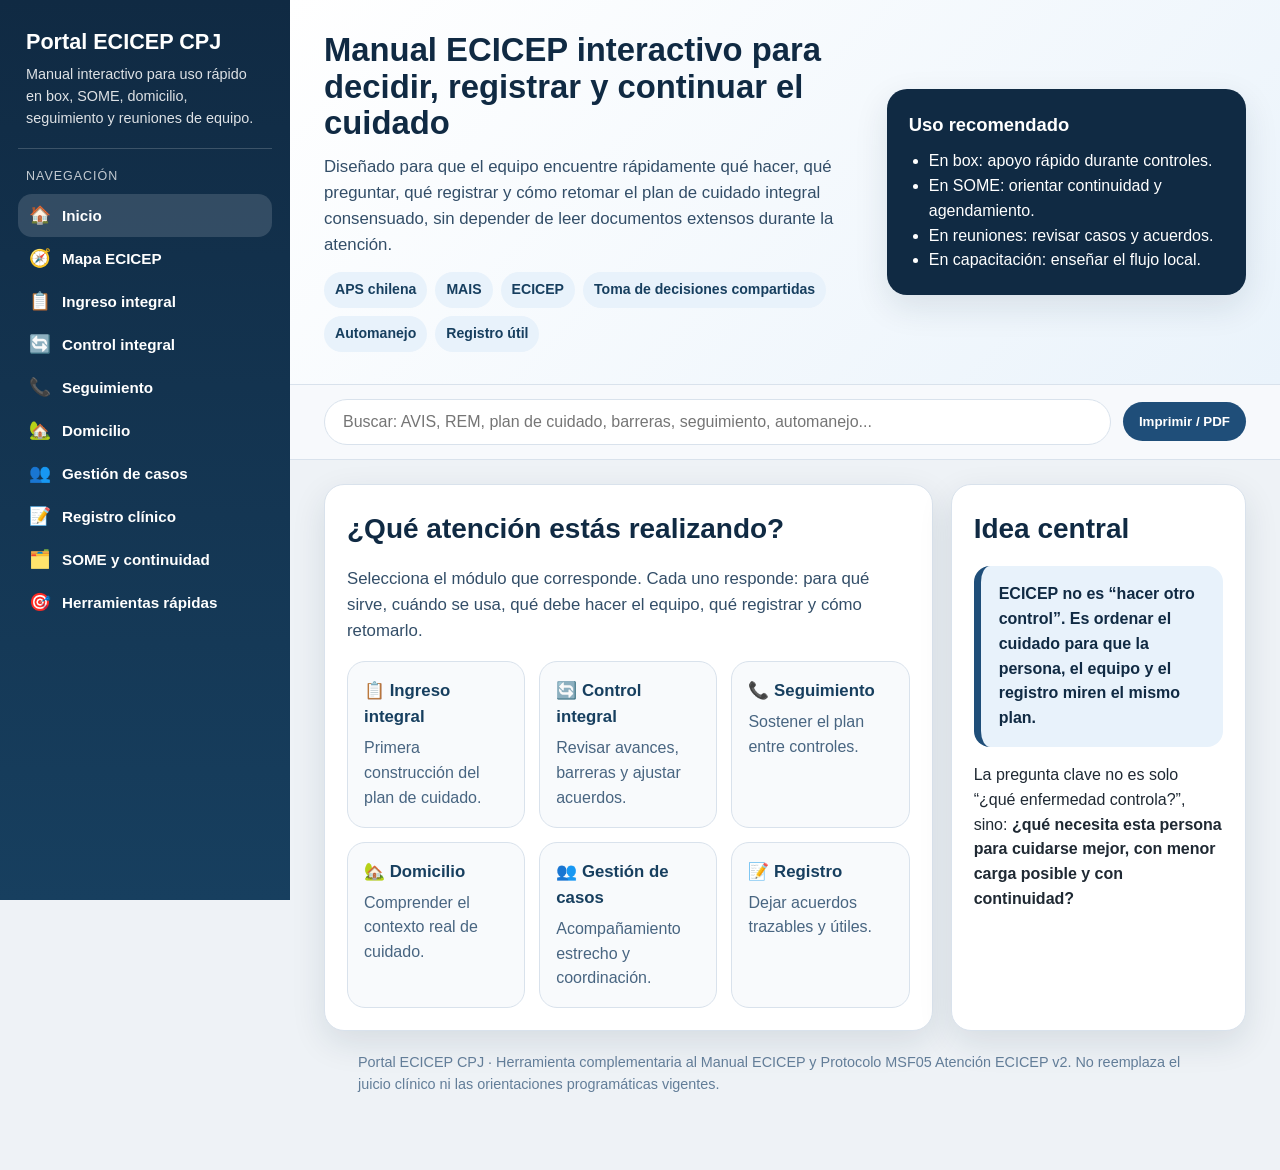
==== index.html @ 57fa12ee "Create index.html" ====
<!DOCTYPE html>
<html lang="es">
<head>
  <meta charset="UTF-8" />
  <meta name="viewport" content="width=device-width, initial-scale=1.0" />
  <title>Portal ECICEP CPJ | Manual Interactivo</title>
  <style>
    :root {
      --azul-900:#102a43;
      --azul-800:#173f5f;
      --azul-700:#1f4e79;
      --azul-100:#e8f2fb;
      --celeste:#d9edf7;
      --verde:#2e7d32;
      --verde-bg:#e8f5e9;
      --amarillo:#f9a825;
      --amarillo-bg:#fff8e1;
      --rojo:#c62828;
      --rojo-bg:#ffebee;
      --gris-50:#f8fafc;
      --gris-100:#eef2f6;
      --gris-200:#d9e2ec;
      --gris-500:#627d98;
      --texto:#1f2933;
      --blanco:#ffffff;
      --sombra:0 12px 34px rgba(16,42,67,.11);
      --radius:20px;
    }

    *{box-sizing:border-box}
    html{scroll-behavior:smooth}
    body{margin:0;font-family:Arial,Helvetica,sans-serif;background:var(--gris-100);color:var(--texto);line-height:1.55}

    .app{display:grid;grid-template-columns:290px 1fr;min-height:100vh}

    aside{position:sticky;top:0;height:100vh;background:linear-gradient(180deg,var(--azul-900),var(--azul-800));color:#fff;padding:22px 18px;overflow-y:auto}
    .brand{padding:8px 8px 18px;border-bottom:1px solid rgba(255,255,255,.18);margin-bottom:16px}
    .brand h1{font-size:1.35rem;line-height:1.15;margin:0 0 8px}
    .brand p{font-size:.9rem;margin:0;opacity:.86}
    .nav-title{font-size:.78rem;letter-spacing:.08em;text-transform:uppercase;opacity:.75;margin:18px 8px 8px}
    .nav-btn{width:100%;display:flex;align-items:center;gap:10px;border:0;background:transparent;color:white;text-align:left;padding:11px 10px;border-radius:14px;cursor:pointer;font-weight:700;font-size:.95rem}
    .nav-btn:hover,.nav-btn.active{background:rgba(255,255,255,.14)}
    .nav-btn span{font-size:1.1rem;width:24px;text-align:center}

    main{padding:0 0 50px;overflow:hidden}
    .hero{background:linear-gradient(135deg,#ffffff,#eaf3fb);padding:32px 34px;border-bottom:1px solid var(--gris-200)}
    .hero-inner{max-width:1180px;margin:auto;display:grid;grid-template-columns:1.2fr .8fr;gap:24px;align-items:center}
    .hero h2{font-size:2.05rem;line-height:1.12;color:var(--azul-900);margin:0 0 12px}
    .hero p{font-size:1.05rem;max-width:820px;margin:0;color:#334e68}
    .hero-card{background:var(--azul-900);color:white;border-radius:var(--radius);padding:22px;box-shadow:var(--sombra)}
    .hero-card strong{display:block;font-size:1.15rem;margin-bottom:10px}
    .hero-card ul{margin:0;padding-left:20px}

    .toolbar{position:sticky;top:0;z-index:20;background:rgba(248,250,252,.92);backdrop-filter:blur(10px);border-bottom:1px solid var(--gris-200);padding:14px 34px}
    .toolbar-inner{max-width:1180px;margin:auto;display:flex;gap:12px;align-items:center}
    .search{flex:1;border:1px solid var(--gris-200);border-radius:999px;padding:13px 18px;font-size:1rem;background:white;outline:none}
    .print{border:0;background:var(--azul-700);color:white;border-radius:999px;padding:12px 16px;font-weight:700;cursor:pointer}

    .content{max-width:1180px;margin:0 auto;padding:24px 34px}
    .section{display:none;animation:fade .22s ease}
    .section.active{display:block}
    @keyframes fade{from{opacity:0;transform:translateY(4px)}to{opacity:1;transform:none}}

    .grid{display:grid;grid-template-columns:repeat(12,1fr);gap:18px}
    .card{background:white;border:1px solid var(--gris-200);border-radius:var(--radius);padding:22px;box-shadow:var(--sombra)}
    .span-12{grid-column:span 12}.span-8{grid-column:span 8}.span-6{grid-column:span 6}.span-4{grid-column:span 4}.span-3{grid-column:span 3}
    h2.section-title{font-size:1.75rem;color:var(--azul-900);margin:0 0 16px}
    h3{color:var(--azul-800);margin:0 0 10px}
    .lead{font-size:1.05rem;color:#334e68;margin-top:0}

    .chips{display:flex;flex-wrap:wrap;gap:8px;margin-top:14px}
    .chip{display:inline-flex;align-items:center;gap:6px;background:var(--azul-100);color:var(--azul-800);padding:7px 11px;border-radius:999px;font-size:.88rem;font-weight:700}

    .focus-box{background:var(--azul-100);border-left:7px solid var(--azul-700);border-radius:16px;padding:16px 18px;margin:14px 0;font-weight:700;color:var(--azul-900)}
    .warning-box{background:var(--amarillo-bg);border-left:7px solid var(--amarillo);border-radius:16px;padding:16px 18px;margin:14px 0}

    .flow{display:grid;grid-template-columns:repeat(5,1fr);gap:12px;margin-top:14px;counter-reset:step}
    .flow-card{position:relative;background:white;border:2px solid var(--azul-100);border-radius:18px;padding:18px 14px;text-align:center;min-height:122px;display:flex;flex-direction:column;justify-content:center;gap:6px}
    .flow-card:before{counter-increment:step;content:counter(step);position:absolute;top:10px;left:10px;width:28px;height:28px;border-radius:50%;background:var(--azul-700);color:white;display:flex;align-items:center;justify-content:center;font-weight:800;font-size:.86rem}
    .flow-card strong{color:var(--azul-800);font-size:1.05rem}.flow-card small{color:var(--gris-500);font-weight:700}

    .action-grid{display:grid;grid-template-columns:repeat(3,1fr);gap:14px}
    .action-card{border:1px solid var(--gris-200);background:var(--gris-50);border-radius:18px;padding:16px;cursor:pointer;transition:.15s}
    .action-card:hover{transform:translateY(-2px);box-shadow:var(--sombra);background:white}
    .action-card b{display:block;color:var(--azul-800);font-size:1.05rem;margin-bottom:6px}.action-card p{margin:0;color:#486581}

    details{border:1px solid var(--gris-200);border-radius:16px;background:white;margin:10px 0;overflow:hidden}
    summary{cursor:pointer;padding:14px 16px;font-weight:800;color:var(--azul-800);background:var(--gris-50)}
    details>div{padding:0 16px 16px}

    table{width:100%;border-collapse:separate;border-spacing:0;margin:12px 0;border:1px solid var(--gris-200);border-radius:16px;overflow:hidden;background:white}
    th,td{padding:12px;border-bottom:1px solid var(--gris-200);vertical-align:top;text-align:left}
    tr:last-child td{border-bottom:0}th{background:var(--azul-700);color:white;font-weight:800}

    .checklist{list-style:none;padding:0;margin:0}.checklist li{display:flex;gap:10px;align-items:flex-start;padding:9px 0;border-bottom:1px dashed var(--gris-200)}.checklist li:last-child{border-bottom:0}.checklist input{margin-top:5px;transform:scale(1.15)}

    .semaforo{display:grid;grid-template-columns:repeat(3,1fr);gap:14px}.sem{border-radius:18px;padding:18px;border:1px solid}.sem h3{margin-bottom:8px}.sem ul{margin:8px 0 0;padding-left:20px}.green{background:var(--verde-bg);border-color:#a5d6a7}.yellow{background:var(--amarillo-bg);border-color:#ffe082}.red{background:var(--rojo-bg);border-color:#ef9a9a}.green h3{color:var(--verde)}.yellow h3{color:#8a6500}.red h3{color:var(--rojo)}

    .registro{border-left:6px solid var(--azul-700);background:var(--gris-50);border-radius:14px;padding:14px;margin:12px 0}.registro.good{border-left-color:var(--verde);background:var(--verde-bg)}.registro.bad{border-left-color:var(--rojo);background:var(--rojo-bg)}

    .persona-map{display:grid;grid-template-columns:repeat(4,1fr);gap:12px}.persona-item{background:var(--gris-50);border:1px solid var(--gris-200);border-radius:16px;padding:14px}.persona-item b{display:block;color:var(--azul-800);margin-bottom:5px}

    .hidden-by-search{display:none!important}.no-results{display:none;background:white;border:1px solid var(--gris-200);border-radius:16px;padding:18px;color:#486581;margin-top:16px}

    footer{max-width:1180px;margin:20px auto 0;padding:0 34px;color:#627d98;font-size:.9rem}

    @media(max-width:980px){.app{grid-template-columns:1fr}aside{position:relative;height:auto}.hero-inner{grid-template-columns:1fr}.span-8,.span-6,.span-4,.span-3{grid-column:span 12}.flow,.action-grid,.semaforo,.persona-map{grid-template-columns:1fr}.toolbar-inner{flex-direction:column}.search,.print{width:100%}}
    @media print{aside,.toolbar,.print{display:none}.app{display:block}.section{display:block!important;page-break-before:always}.card{box-shadow:none}.hero{border-bottom:2px solid #ddd}.content{padding:18px}.flow,.action-grid,.semaforo,.persona-map{break-inside:avoid}}
  </style>
</head>
<body>
<div class="app">
  <aside>
    <div class="brand">
      <h1>Portal ECICEP CPJ</h1>
      <p>Manual interactivo para uso rápido en box, SOME, domicilio, seguimiento y reuniones de equipo.</p>
    </div>
    <div class="nav-title">Navegación</div>
    <button class="nav-btn active" data-target="inicio"><span>🏠</span>Inicio</button>
    <button class="nav-btn" data-target="mapa"><span>🧭</span>Mapa ECICEP</button>
    <button class="nav-btn" data-target="ingreso"><span>📋</span>Ingreso integral</button>
    <button class="nav-btn" data-target="control"><span>🔄</span>Control integral</button>
    <button class="nav-btn" data-target="seguimiento"><span>📞</span>Seguimiento</button>
    <button class="nav-btn" data-target="domicilio"><span>🏡</span>Domicilio</button>
    <button class="nav-btn" data-target="gestion"><span>👥</span>Gestión de casos</button>
    <button class="nav-btn" data-target="registro"><span>📝</span>Registro clínico</button>
    <button class="nav-btn" data-target="some"><span>🗂️</span>SOME y continuidad</button>
    <button class="nav-btn" data-target="herramientas"><span>🎯</span>Herramientas rápidas</button>
  </aside>

  <main>
    <section class="hero">
      <div class="hero-inner">
        <div>
          <h2>Manual ECICEP interactivo para decidir, registrar y continuar el cuidado</h2>
          <p>Diseñado para que el equipo encuentre rápidamente qué hacer, qué preguntar, qué registrar y cómo retomar el plan de cuidado integral consensuado, sin depender de leer documentos extensos durante la atención.</p>
          <div class="chips">
            <span class="chip">APS chilena</span><span class="chip">MAIS</span><span class="chip">ECICEP</span><span class="chip">Toma de decisiones compartidas</span><span class="chip">Automanejo</span><span class="chip">Registro útil</span>
          </div>
        </div>
        <div class="hero-card">
          <strong>Uso recomendado</strong>
          <ul>
            <li>En box: apoyo rápido durante controles.</li>
            <li>En SOME: orientar continuidad y agendamiento.</li>
            <li>En reuniones: revisar casos y acuerdos.</li>
            <li>En capacitación: enseñar el flujo local.</li>
          </ul>
        </div>
      </div>
    </section>

    <div class="toolbar">
      <div class="toolbar-inner">
        <input id="search" class="search" placeholder="Buscar: AVIS, REM, plan de cuidado, barreras, seguimiento, automanejo..." />
        <button class="print" onclick="window.print()">Imprimir / PDF</button>
      </div>
    </div>

    <div class="content">
      <div id="noResults" class="no-results">No se encontraron coincidencias en esta sección. Prueba con otra palabra o revisa el mapa ECICEP.</div>

      <section id="inicio" class="section active">
        <div class="grid searchable-block">
          <div class="card span-8">
            <h2 class="section-title">¿Qué atención estás realizando?</h2>
            <p class="lead">Selecciona el módulo que corresponde. Cada uno responde: para qué sirve, cuándo se usa, qué debe hacer el equipo, qué registrar y cómo retomarlo.</p>
            <div class="action-grid">
              <div class="action-card jump" data-target="ingreso"><b>📋 Ingreso integral</b><p>Primera construcción del plan de cuidado.</p></div>
              <div class="action-card jump" data-target="control"><b>🔄 Control integral</b><p>Revisar avances, barreras y ajustar acuerdos.</p></div>
              <div class="action-card jump" data-target="seguimiento"><b>📞 Seguimiento</b><p>Sostener el plan entre controles.</p></div>
              <div class="action-card jump" data-target="domicilio"><b>🏡 Domicilio</b><p>Comprender el contexto real de cuidado.</p></div>
              <div class="action-card jump" data-target="gestion"><b>👥 Gestión de casos</b><p>Acompañamiento estrecho y coordinación.</p></div>
              <div class="action-card jump" data-target="registro"><b>📝 Registro</b><p>Dejar acuerdos trazables y útiles.</p></div>
            </div>
          </div>
          <div class="card span-4">
            <h2 class="section-title">Idea central</h2>
            <div class="focus-box">ECICEP no es “hacer otro control”. Es ordenar el cuidado para que la persona, el equipo y el registro miren el mismo plan.</div>
            <p>La pregunta clave no es solo “¿qué enfermedad controla?”, sino: <strong>¿qué necesita esta persona para cuidarse mejor, con menor carga posible y con continuidad?</strong></p>
          </div>
        </div>
      </section>

      <section id="mapa" class="section">
        <div class="card searchable-block">
          <h2 class="section-title">Flujo visual ECICEP</h2>
          <p class="lead">Este flujo debe estar presente en ingreso, control, seguimiento, domicilio y gestión de casos.</p>
          <div class="flow">
            <div class="flow-card"><strong>Evaluar</strong><small>Situación clínica, contexto, riesgos, prioridades y barreras.</small></div>
            <div class="flow-card"><strong>Decidir juntos</strong><small>Transformar la recomendación clínica en acuerdo posible.</small></div>
            <div class="flow-card"><strong>Registrar</strong><small>Dejar claro problema, objetivo, actividad, responsable y seguimiento.</small></div>
            <div class="flow-card"><strong>Reevaluar</strong><small>Revisar avances, dificultades, comprensión y nuevas necesidades.</small></div>
            <div class="flow-card"><strong>Ajustar</strong><small>Mantener, simplificar, cambiar o escalar el plan.</small></div>
          </div>
        </div>

        <div class="grid searchable-block" style="margin-top:18px">
          <div class="card span-6">
            <h3>Lo que nunca se debe perder</h3>
            <ul class="checklist">
              <li><input type="checkbox"> <span>La persona no es solo su diagnóstico.</span></li>
              <li><input type="checkbox"> <span>El plan de cuidado es el eje de continuidad.</span></li>
              <li><input type="checkbox"> <span>El acuerdo no debe ser impuesto.</span></li>
              <li><input type="checkbox"> <span>El registro debe permitir que otro integrante retome el cuidado.</span></li>
              <li><input type="checkbox"> <span>El seguimiento debe verificar avances, barreras y señales de alerta.</span></li>
              <li><input type="checkbox"> <span>Si el plan no avanza, se revisa factibilidad; no se culpa a la persona.</span></li>
            </ul>
          </div>
          <div class="card span-6">
            <h3>Semáforo de decisión rápida</h3>
            <div class="semaforo">
              <div class="sem green"><h3>Continuar</h3><p>Avanza, comprende y no hay alertas.</p></div>
              <div class="sem yellow"><h3>Ajustar</h3><p>Hay barreras, dudas o baja confianza.</p></div>
              <div class="sem red"><h3>Escalar</h3><p>Hay alerta clínica/social o riesgo de abandono.</p></div>
            </div>
          </div>
        </div>
      </section>

      <section id="ingreso" class="section">
        <div class="card searchable-block">
          <h2 class="section-title">Ingreso integral ECICEP</h2>
          <div class="focus-box">Sirve para comprender integralmente a la persona y construir el primer Plan de Cuidado Integral Consensuado.</div>
          <table>
            <tr><th>Pregunta</th><th>Respuesta operativa</th></tr>
            <tr><td>¿Cuándo se usa?</td><td>Cuando la persona ingresa a ECICEP por riesgo, multimorbilidad, vulnerabilidad o necesidad de continuidad.</td></tr>
            <tr><td>¿Qué debe hacer el equipo?</td><td>Preparar antecedentes, explorar prioridades, identificar barreras/facilitadores, priorizar focos abordables y acordar acciones posibles.</td></tr>
            <tr><td>¿Qué debe quedar registrado?</td><td>Problemas priorizados, objetivos, actividades, responsables, barreras, facilitadores, seguimiento y registro estadístico correspondiente.</td></tr>
            <tr><td>¿Cómo se retoma?</td><td>El siguiente contacto revisa el plan, no parte desde cero.</td></tr>
          </table>
        </div>

        <div class="grid searchable-block" style="margin-top:18px">
          <div class="card span-6">
            <h3>Checklist del ingreso</h3>
            <ul class="checklist">
              <li><input type="checkbox"> <span>Revisar ficha, diagnósticos, medicamentos, controles, exámenes y riesgos.</span></li>
              <li><input type="checkbox"> <span>Explicar brevemente el sentido de ECICEP.</span></li>
              <li><input type="checkbox"> <span>Preguntar qué preocupa más a la persona hoy.</span></li>
              <li><input type="checkbox"> <span>Explorar barreras reales: tiempo, dinero, ánimo, apoyo, comprensión, movilidad, acceso.</span></li>
              <li><input type="checkbox"> <span>Priorizar uno o dos focos abordables.</span></li>
              <li><input type="checkbox"> <span>Construir un acuerdo pequeño, claro y posible.</span></li>
              <li><input type="checkbox"> <span>Registrar plan y continuidad.</span></li>
            </ul>
          </div>
          <div class="card span-6">
            <h3>Preguntas que ayudan</h3>
            <details open><summary>Abrir la conversación</summary><div><p>“Para que este plan le sirva de verdad, me gustaría entender qué es lo más importante para usted en este momento.”</p></div></details>
            <details><summary>Explorar barreras</summary><div><p>“¿Qué podría hacer difícil cumplir este acuerdo en su vida diaria?”</p></div></details>
            <details><summary>Priorizar</summary><div><p>“De todo lo que conversamos, ¿por cuál problema le haría más sentido partir?”</p></div></details>
            <details><summary>Confirmar acuerdo</summary><div><p>“Entonces, hasta el próximo control, ¿qué acción concreta le parece posible intentar?”</p></div></details>
          </div>
        </div>
      </section>

      <section id="control" class="section">
        <div class="card searchable-block">
          <h2 class="section-title">Control integral</h2>
          <div class="focus-box">No es repetir el ingreso. Es retomar el plan, revisar qué pasó, reconocer barreras y ajustar la continuidad.</div>
          <table>
            <tr><th>Revisar</th><th>Pregunta útil</th><th>Registrar</th></tr>
            <tr><td>Avances</td><td>¿Qué logró hacer desde el último contacto?</td><td>Logros concretos y efecto percibido.</td></tr>
            <tr><td>Barreras</td><td>¿Qué le dificultó cumplir el acuerdo?</td><td>Barrera específica, no “no adherente”.</td></tr>
            <tr><td>Comprensión</td><td>¿Cómo entendió el tratamiento o acuerdo?</td><td>Dudas, errores de uso o necesidad educativa.</td></tr>
            <tr><td>Factibilidad</td><td>¿Este acuerdo sigue siendo posible?</td><td>Se mantiene, ajusta o reemplaza.</td></tr>
            <tr><td>Continuidad</td><td>¿Cuál será el siguiente paso?</td><td>Responsable, plazo y modalidad de seguimiento.</td></tr>
          </table>
        </div>
      </section>

      <section id="seguimiento" class="section">
        <div class="grid searchable-block">
          <div class="card span-7">
            <h2 class="section-title">Seguimiento a distancia</h2>
            <div class="focus-box">Sirve para sostener el plan entre controles, detectar dificultades tempranas y ajustar apoyos.</div>
            <h3>Guion breve</h3>
            <ul class="checklist">
              <li><input type="checkbox"> <span>Confirmar identidad y motivo del contacto.</span></li>
              <li><input type="checkbox"> <span>Retomar el acuerdo: “La última vez quedamos en…”</span></li>
              <li><input type="checkbox"> <span>Preguntar avance: “¿Cómo le fue con eso?”</span></li>
              <li><input type="checkbox"> <span>Explorar barreras: “¿Qué se hizo difícil?”</span></li>
              <li><input type="checkbox"> <span>Detectar alertas clínicas o sociales.</span></li>
              <li><input type="checkbox"> <span>Acordar siguiente paso: mantener, ajustar, citar o escalar.</span></li>
              <li><input type="checkbox"> <span>Registrar contacto, hallazgos, acuerdo y responsable.</span></li>
            </ul>
          </div>
          <div class="card span-5">
            <h3>Ejemplo de registro útil</h3>
            <div class="registro good">Seguimiento telefónico ECICEP. Persona refiere que logró tomar tratamiento 5/7 días; dificultad principal: olvido nocturno. Se acuerda asociar toma a cepillado dental y dejar medicamento visible. Sin signos de alarma referidos. Se revisará en próximo control integral.</div>
          </div>
        </div>
      </section>

      <section id="domicilio" class="section">
        <div class="card searchable-block">
          <h2 class="section-title">Atención domiciliaria ECICEP</h2>
          <div class="focus-box">Permite observar el contexto real de cuidado cuando la funcionalidad, dependencia, red de apoyo o condiciones del hogar influyen en el plan.</div>
          <div class="persona-map">
            <div class="persona-item"><b>Persona</b>Síntomas, funcionalidad, ánimo, autonomía, prioridades.</div>
            <div class="persona-item"><b>Cuidador/a</b>Carga, comprensión del plan, disponibilidad y apoyo.</div>
            <div class="persona-item"><b>Entorno</b>Seguridad, acceso, higiene, recursos, barreras del hogar.</div>
            <div class="persona-item"><b>Plan</b>Qué puede sostenerse realmente en domicilio.</div>
          </div>
          <table>
            <tr><th>Qué hacer</th><th>Qué registrar</th></tr>
            <tr><td>Revisar si el plan actual es posible en el hogar.</td><td>Barreras/facilitadores observados y ajustes acordados.</td></tr>
            <tr><td>Explorar capacidad del cuidador/a y señales de sobrecarga.</td><td>Necesidades de apoyo, educación o coordinación.</td></tr>
            <tr><td>Definir continuidad: control, seguimiento, gestión de caso o coordinación.</td><td>Responsable, plazo y modalidad.</td></tr>
          </table>
        </div>
      </section>

      <section id="gestion" class="section">
        <div class="card searchable-block">
          <h2 class="section-title">Gestión de casos</h2>
          <div class="focus-box">Se activa cuando la persona necesita acompañamiento más estrecho, coordinación del equipo o seguimiento activo para evitar pérdida de continuidad.</div>
          <div class="semaforo">
            <div class="sem green"><h3>Mantener cuidado habitual</h3><ul><li>Plan claro.</li><li>Persona comprende.</li><li>Sin alertas.</li><li>Red suficiente.</li></ul></div>
            <div class="sem yellow"><h3>Considerar gestión</h3><ul><li>Barreras persistentes.</li><li>Controles desordenados.</li><li>Baja comprensión.</li><li>Necesita coordinación.</li></ul></div>
            <div class="sem red"><h3>Activar / escalar</h3><ul><li>Descompensación.</li><li>Abandono crítico.</li><li>Alta vulnerabilidad.</li><li>Cuidador/a sobrecargado/a.</li></ul></div>
          </div>
        </div>
        <div class="card searchable-block" style="margin-top:18px">
          <h3>Etapas mínimas</h3>
          <table>
            <tr><th>Etapa</th><th>Acción</th><th>Resultado esperado</th></tr>
            <tr><td>Ingreso</td><td>Definir foco de gestión y riesgo principal.</td><td>Motivo claro para gestionar el caso.</td></tr>
            <tr><td>Planificación</td><td>Ordenar acciones, responsables y plazos.</td><td>Equipo alineado.</td></tr>
            <tr><td>Seguimiento</td><td>Monitorear avances, barreras y alertas.</td><td>Plan vivo y ajustado.</td></tr>
            <tr><td>Egreso</td><td>Verificar estabilidad, claridad del plan y continuidad habitual.</td><td>Retorno ordenado a cuidado habitual.</td></tr>
          </table>
        </div>
      </section>

      <section id="registro" class="section">
        <div class="grid searchable-block">
          <div class="card span-6">
            <h2 class="section-title">Registro clínico útil</h2>
            <div class="focus-box">Registrar bien no es escribir más. Es dejar la información necesaria para decidir y continuar.</div>
            <h3>Registro débil</h3>
            <div class="registro bad">Paciente no adherente. Se educa. Control según agenda.</div>
            <h3>Registro útil</h3>
            <div class="registro good">Persona refiere dificultad para tomar medicamento nocturno por olvido y cansancio. Comprende indicación, pero no tiene rutina estable. Se acuerda asociar toma a cepillado dental y dejar pastillero visible. Se revisará en control integral próximo. Si persiste dificultad, evaluar apoyo familiar y seguimiento telefónico.</div>
          </div>
          <div class="card span-6">
            <h3>Campos mínimos</h3>
            <ul class="checklist">
              <li><input type="checkbox"> <span>Problema o foco priorizado.</span></li>
              <li><input type="checkbox"> <span>Objetivo acordado con la persona.</span></li>
              <li><input type="checkbox"> <span>Actividad concreta.</span></li>
              <li><input type="checkbox"> <span>Responsable.</span></li>
              <li><input type="checkbox"> <span>Barrera o facilitador relevante.</span></li>
              <li><input type="checkbox"> <span>Fecha, modalidad o criterio de seguimiento.</span></li>
              <li><input type="checkbox"> <span>Registro estadístico cuando corresponda.</span></li>
            </ul>
          </div>
        </div>
      </section>

      <section id="some" class="section">
        <div class="card searchable-block">
          <h2 class="section-title">SOME y continuidad ECICEP</h2>
          <div class="focus-box">SOME no solo agenda: ayuda a que la continuidad ocurra, orientando el acceso según lo que el plan requiere.</div>
          <table>
            <tr><th>Situación</th><th>Acción sugerida</th><th>Qué cuidar</th></tr>
            <tr><td>Persona con plan activo</td><td>Agendar según indicación del equipo y evitar duplicidad innecesaria.</td><td>Que el control retome el plan.</td></tr>
            <tr><td>Indicación de seguimiento</td><td>Verificar modalidad, plazo y responsable.</td><td>No perder trazabilidad.</td></tr>
            <tr><td>Inasistencia reiterada</td><td>Informar al equipo para rescate o ajuste de modalidad.</td><td>No etiquetar como abandono sin revisar barreras.</td></tr>
            <tr><td>Necesidad de atención domiciliaria</td><td>Canalizar según flujo local.</td><td>Registrar solicitud y motivo.</td></tr>
          </table>
        </div>
      </section>

      <section id="herramientas" class="section">
        <div class="grid searchable-block">
          <div class="card span-6">
            <h2 class="section-title">Toma de decisiones compartidas</h2>
            <table>
              <tr><th>Paso</th><th>Frase útil</th></tr>
              <tr><td>Invitar</td><td>“Me gustaría que decidamos esto considerando lo clínico y lo que para usted sea posible.”</td></tr>
              <tr><td>Explicar opciones</td><td>“Tenemos estas alternativas, con beneficios y dificultades distintas.”</td></tr>
              <tr><td>Explorar valores</td><td>“¿Qué le preocupa más de esta decisión?”</td></tr>
              <tr><td>Acordar</td><td>“Entonces, ¿cuál opción le hace más sentido intentar ahora?”</td></tr>
            </table>
          </div>
          <div class="card span-6">
            <h2 class="section-title">Estilo motivacional</h2>
            <div class="warning-box"><strong>Evitar:</strong> corregir de inmediato, retar, imponer, culpar o dar un plan que la persona no puede sostener.</div>
            <ul>
              <li>Escuchar antes de indicar.</li>
              <li>Validar la dificultad.</li>
              <li>Explorar importancia y confianza.</li>
              <li>Evocar razones propias para el cambio.</li>
              <li>Acordar una acción pequeña y posible.</li>
            </ul>
          </div>
        </div>
        <div class="card searchable-block" style="margin-top:18px">
          <h2 class="section-title">Escala rápida para acuerdos difíciles</h2>
          <div class="semaforo">
            <div class="sem red"><h3>Importancia baja</h3><p>Conversar más antes de acordar. Explorar sentido, preocupaciones y prioridades.</p></div>
            <div class="sem yellow"><h3>Importante pero difícil</h3><p>Ajustar el acuerdo para hacerlo más posible. Reducir carga.</p></div>
            <div class="sem green"><h3>Importante y posible</h3><p>Concretar acción, responsable y seguimiento.</p></div>
          </div>
        </div>
      </section>

      <footer>
        Portal ECICEP CPJ · Herramienta complementaria al Manual ECICEP y Protocolo MSF05 Atención ECICEP v2. No reemplaza el juicio clínico ni las orientaciones programáticas vigentes.
      </footer>
    </div>
  </main>
</div>

<script>
  const navButtons = document.querySelectorAll('.nav-btn');
  const sections = document.querySelectorAll('.section');
  const search = document.getElementById('search');
  const noResults = document.getElementById('noResults');

  function activate(target){
    sections.forEach(s=>s.classList.toggle('active',s.id===target));
    navButtons.forEach(b=>b.classList.toggle('active',b.dataset.target===target));
    search.value='';
    clearSearch();
    window.scrollTo({top:0,behavior:'smooth'});
  }

  navButtons.forEach(btn=>btn.addEventListener('click',()=>activate(btn.dataset.target)));
  document.querySelectorAll('.jump').forEach(card=>card.addEventListener('click',()=>activate(card.dataset.target)));

  function clearSearch(){
    document.querySelectorAll('.hidden-by-search').forEach(el=>el.classList.remove('hidden-by-search'));
    noResults.style.display='none';
  }

  search.addEventListener('input',()=>{
    const term=search.value.trim().toLowerCase();
    const active=document.querySelector('.section.active');
    const blocks=active.querySelectorAll('.searchable-block, details, table, .registro, .focus-box, .warning-box');
    if(!term){clearSearch();return;}
    let visible=0;
    blocks.forEach(block=>{
      const match=block.innerText.toLowerCase().includes(term);
      block.classList.toggle('hidden-by-search',!match);
      if(match) visible++;
    });
    noResults.style.display=visible?'none':'block';
  });
</script>
</body>
</html>
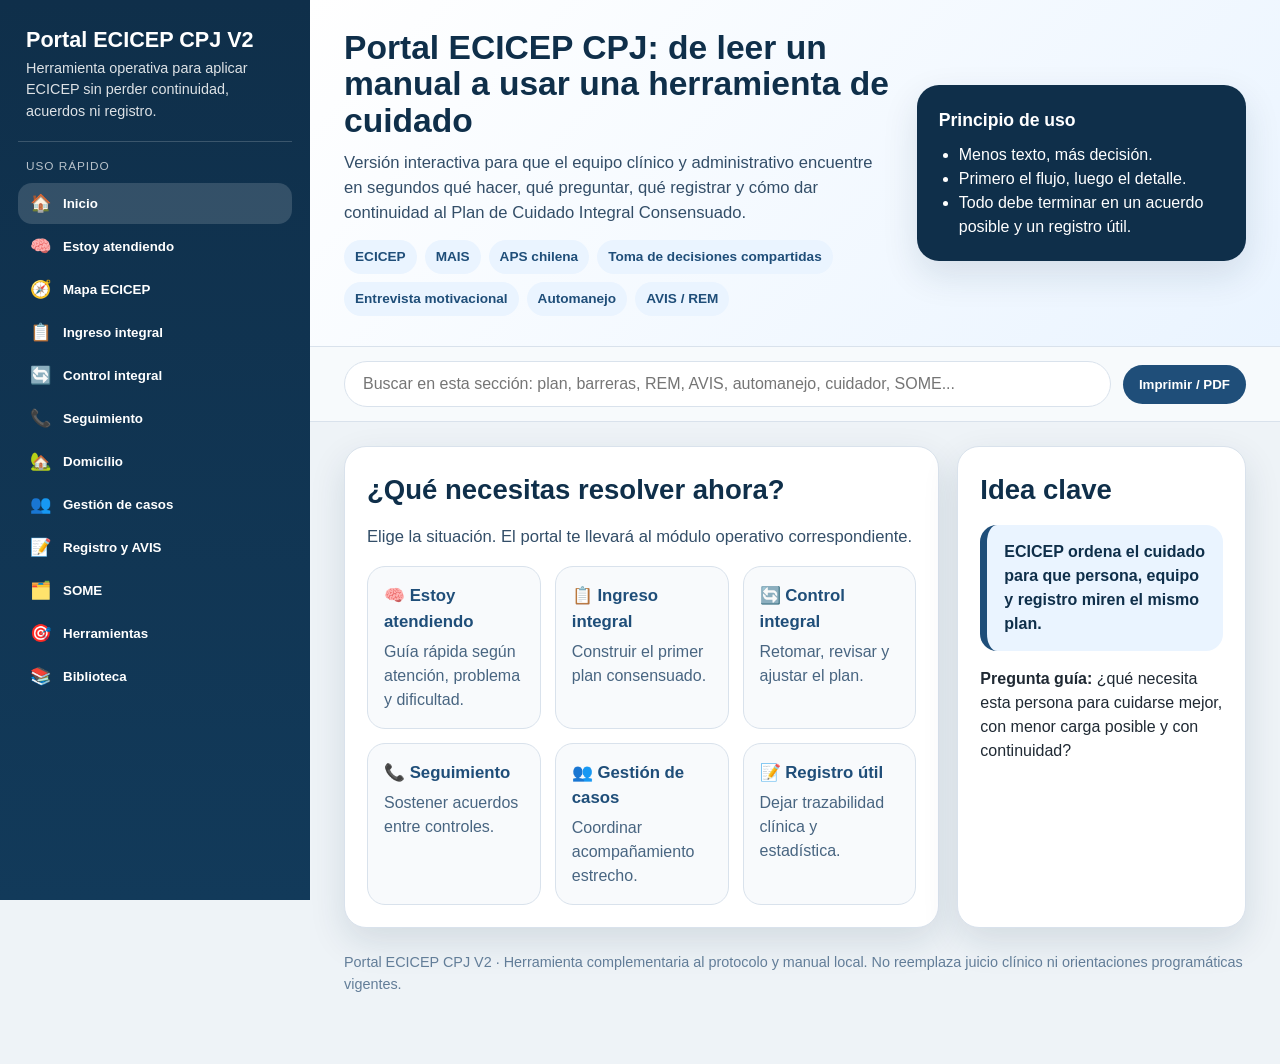
==== commit 8e3c70bb: "Update index.html" ====
--- a/index.html
+++ b/index.html
@@ -3,451 +3,114 @@
 <head>
   <meta charset="UTF-8" />
   <meta name="viewport" content="width=device-width, initial-scale=1.0" />
-  <title>Portal ECICEP CPJ | Manual Interactivo</title>
+  <title>Portal ECICEP CPJ V2 | Herramienta operativa</title>
   <style>
-    :root {
-      --azul-900:#102a43;
-      --azul-800:#173f5f;
-      --azul-700:#1f4e79;
-      --azul-100:#e8f2fb;
-      --celeste:#d9edf7;
-      --verde:#2e7d32;
-      --verde-bg:#e8f5e9;
-      --amarillo:#f9a825;
-      --amarillo-bg:#fff8e1;
-      --rojo:#c62828;
-      --rojo-bg:#ffebee;
-      --gris-50:#f8fafc;
-      --gris-100:#eef2f6;
-      --gris-200:#d9e2ec;
-      --gris-500:#627d98;
-      --texto:#1f2933;
-      --blanco:#ffffff;
-      --sombra:0 12px 34px rgba(16,42,67,.11);
-      --radius:20px;
+    :root{
+      --navy:#0f2f4a;--navy2:#123a5a;--blue:#1f4e79;--blue2:#2b6cb0;--sky:#eaf4ff;
+      --green:#2e7d32;--greenbg:#e8f5e9;--yellow:#f9a825;--yellowbg:#fff8e1;--red:#c62828;--redbg:#ffebee;
+      --bg:#eef3f7;--card:#fff;--line:#d9e2ec;--muted:#627d98;--text:#1f2933;--shadow:0 14px 36px rgba(15,47,74,.12);
+      --r:22px;
     }
-
-    *{box-sizing:border-box}
-    html{scroll-behavior:smooth}
-    body{margin:0;font-family:Arial,Helvetica,sans-serif;background:var(--gris-100);color:var(--texto);line-height:1.55}
-
-    .app{display:grid;grid-template-columns:290px 1fr;min-height:100vh}
-
-    aside{position:sticky;top:0;height:100vh;background:linear-gradient(180deg,var(--azul-900),var(--azul-800));color:#fff;padding:22px 18px;overflow-y:auto}
-    .brand{padding:8px 8px 18px;border-bottom:1px solid rgba(255,255,255,.18);margin-bottom:16px}
-    .brand h1{font-size:1.35rem;line-height:1.15;margin:0 0 8px}
-    .brand p{font-size:.9rem;margin:0;opacity:.86}
-    .nav-title{font-size:.78rem;letter-spacing:.08em;text-transform:uppercase;opacity:.75;margin:18px 8px 8px}
-    .nav-btn{width:100%;display:flex;align-items:center;gap:10px;border:0;background:transparent;color:white;text-align:left;padding:11px 10px;border-radius:14px;cursor:pointer;font-weight:700;font-size:.95rem}
-    .nav-btn:hover,.nav-btn.active{background:rgba(255,255,255,.14)}
-    .nav-btn span{font-size:1.1rem;width:24px;text-align:center}
-
-    main{padding:0 0 50px;overflow:hidden}
-    .hero{background:linear-gradient(135deg,#ffffff,#eaf3fb);padding:32px 34px;border-bottom:1px solid var(--gris-200)}
-    .hero-inner{max-width:1180px;margin:auto;display:grid;grid-template-columns:1.2fr .8fr;gap:24px;align-items:center}
-    .hero h2{font-size:2.05rem;line-height:1.12;color:var(--azul-900);margin:0 0 12px}
-    .hero p{font-size:1.05rem;max-width:820px;margin:0;color:#334e68}
-    .hero-card{background:var(--azul-900);color:white;border-radius:var(--radius);padding:22px;box-shadow:var(--sombra)}
-    .hero-card strong{display:block;font-size:1.15rem;margin-bottom:10px}
-    .hero-card ul{margin:0;padding-left:20px}
-
-    .toolbar{position:sticky;top:0;z-index:20;background:rgba(248,250,252,.92);backdrop-filter:blur(10px);border-bottom:1px solid var(--gris-200);padding:14px 34px}
-    .toolbar-inner{max-width:1180px;margin:auto;display:flex;gap:12px;align-items:center}
-    .search{flex:1;border:1px solid var(--gris-200);border-radius:999px;padding:13px 18px;font-size:1rem;background:white;outline:none}
-    .print{border:0;background:var(--azul-700);color:white;border-radius:999px;padding:12px 16px;font-weight:700;cursor:pointer}
-
-    .content{max-width:1180px;margin:0 auto;padding:24px 34px}
-    .section{display:none;animation:fade .22s ease}
-    .section.active{display:block}
-    @keyframes fade{from{opacity:0;transform:translateY(4px)}to{opacity:1;transform:none}}
-
-    .grid{display:grid;grid-template-columns:repeat(12,1fr);gap:18px}
-    .card{background:white;border:1px solid var(--gris-200);border-radius:var(--radius);padding:22px;box-shadow:var(--sombra)}
-    .span-12{grid-column:span 12}.span-8{grid-column:span 8}.span-6{grid-column:span 6}.span-4{grid-column:span 4}.span-3{grid-column:span 3}
-    h2.section-title{font-size:1.75rem;color:var(--azul-900);margin:0 0 16px}
-    h3{color:var(--azul-800);margin:0 0 10px}
-    .lead{font-size:1.05rem;color:#334e68;margin-top:0}
-
-    .chips{display:flex;flex-wrap:wrap;gap:8px;margin-top:14px}
-    .chip{display:inline-flex;align-items:center;gap:6px;background:var(--azul-100);color:var(--azul-800);padding:7px 11px;border-radius:999px;font-size:.88rem;font-weight:700}
-
-    .focus-box{background:var(--azul-100);border-left:7px solid var(--azul-700);border-radius:16px;padding:16px 18px;margin:14px 0;font-weight:700;color:var(--azul-900)}
-    .warning-box{background:var(--amarillo-bg);border-left:7px solid var(--amarillo);border-radius:16px;padding:16px 18px;margin:14px 0}
-
-    .flow{display:grid;grid-template-columns:repeat(5,1fr);gap:12px;margin-top:14px;counter-reset:step}
-    .flow-card{position:relative;background:white;border:2px solid var(--azul-100);border-radius:18px;padding:18px 14px;text-align:center;min-height:122px;display:flex;flex-direction:column;justify-content:center;gap:6px}
-    .flow-card:before{counter-increment:step;content:counter(step);position:absolute;top:10px;left:10px;width:28px;height:28px;border-radius:50%;background:var(--azul-700);color:white;display:flex;align-items:center;justify-content:center;font-weight:800;font-size:.86rem}
-    .flow-card strong{color:var(--azul-800);font-size:1.05rem}.flow-card small{color:var(--gris-500);font-weight:700}
-
-    .action-grid{display:grid;grid-template-columns:repeat(3,1fr);gap:14px}
-    .action-card{border:1px solid var(--gris-200);background:var(--gris-50);border-radius:18px;padding:16px;cursor:pointer;transition:.15s}
-    .action-card:hover{transform:translateY(-2px);box-shadow:var(--sombra);background:white}
-    .action-card b{display:block;color:var(--azul-800);font-size:1.05rem;margin-bottom:6px}.action-card p{margin:0;color:#486581}
-
-    details{border:1px solid var(--gris-200);border-radius:16px;background:white;margin:10px 0;overflow:hidden}
-    summary{cursor:pointer;padding:14px 16px;font-weight:800;color:var(--azul-800);background:var(--gris-50)}
-    details>div{padding:0 16px 16px}
-
-    table{width:100%;border-collapse:separate;border-spacing:0;margin:12px 0;border:1px solid var(--gris-200);border-radius:16px;overflow:hidden;background:white}
-    th,td{padding:12px;border-bottom:1px solid var(--gris-200);vertical-align:top;text-align:left}
-    tr:last-child td{border-bottom:0}th{background:var(--azul-700);color:white;font-weight:800}
-
-    .checklist{list-style:none;padding:0;margin:0}.checklist li{display:flex;gap:10px;align-items:flex-start;padding:9px 0;border-bottom:1px dashed var(--gris-200)}.checklist li:last-child{border-bottom:0}.checklist input{margin-top:5px;transform:scale(1.15)}
-
-    .semaforo{display:grid;grid-template-columns:repeat(3,1fr);gap:14px}.sem{border-radius:18px;padding:18px;border:1px solid}.sem h3{margin-bottom:8px}.sem ul{margin:8px 0 0;padding-left:20px}.green{background:var(--verde-bg);border-color:#a5d6a7}.yellow{background:var(--amarillo-bg);border-color:#ffe082}.red{background:var(--rojo-bg);border-color:#ef9a9a}.green h3{color:var(--verde)}.yellow h3{color:#8a6500}.red h3{color:var(--rojo)}
-
-    .registro{border-left:6px solid var(--azul-700);background:var(--gris-50);border-radius:14px;padding:14px;margin:12px 0}.registro.good{border-left-color:var(--verde);background:var(--verde-bg)}.registro.bad{border-left-color:var(--rojo);background:var(--rojo-bg)}
-
-    .persona-map{display:grid;grid-template-columns:repeat(4,1fr);gap:12px}.persona-item{background:var(--gris-50);border:1px solid var(--gris-200);border-radius:16px;padding:14px}.persona-item b{display:block;color:var(--azul-800);margin-bottom:5px}
-
-    .hidden-by-search{display:none!important}.no-results{display:none;background:white;border:1px solid var(--gris-200);border-radius:16px;padding:18px;color:#486581;margin-top:16px}
-
-    footer{max-width:1180px;margin:20px auto 0;padding:0 34px;color:#627d98;font-size:.9rem}
-
-    @media(max-width:980px){.app{grid-template-columns:1fr}aside{position:relative;height:auto}.hero-inner{grid-template-columns:1fr}.span-8,.span-6,.span-4,.span-3{grid-column:span 12}.flow,.action-grid,.semaforo,.persona-map{grid-template-columns:1fr}.toolbar-inner{flex-direction:column}.search,.print{width:100%}}
-    @media print{aside,.toolbar,.print{display:none}.app{display:block}.section{display:block!important;page-break-before:always}.card{box-shadow:none}.hero{border-bottom:2px solid #ddd}.content{padding:18px}.flow,.action-grid,.semaforo,.persona-map{break-inside:avoid}}
+    *{box-sizing:border-box}html{scroll-behavior:smooth}body{margin:0;font-family:Arial,Helvetica,sans-serif;background:var(--bg);color:var(--text);line-height:1.5}
+    .app{display:grid;grid-template-columns:310px 1fr;min-height:100vh}.side{position:sticky;top:0;height:100vh;background:linear-gradient(180deg,var(--navy),var(--navy2));color:white;padding:22px 18px;overflow:auto}.brand{border-bottom:1px solid rgba(255,255,255,.18);padding:6px 8px 18px;margin-bottom:14px}.brand h1{font-size:1.35rem;margin:0 0 6px;line-height:1.1}.brand p{margin:0;font-size:.9rem;opacity:.86}.navtitle{font-size:.74rem;letter-spacing:.08em;text-transform:uppercase;opacity:.7;margin:16px 8px 8px}.nav button{width:100%;display:flex;align-items:center;gap:10px;padding:10px;border:0;border-radius:14px;background:transparent;color:white;cursor:pointer;text-align:left;font-weight:700;margin:2px 0}.nav button:hover,.nav button.active{background:rgba(255,255,255,.15)}.nav span{width:25px;text-align:center;font-size:1.08rem}
+    .top{background:linear-gradient(135deg,#fff,#eaf4ff);border-bottom:1px solid var(--line)}.hero{max-width:1220px;margin:auto;padding:30px 34px;display:grid;grid-template-columns:1.25fr .75fr;gap:24px;align-items:center}.hero h2{font-size:2.1rem;line-height:1.08;color:var(--navy);margin:0 0 12px}.hero p{font-size:1.04rem;color:#334e68;margin:0}.hero-card{background:var(--navy);color:#fff;border-radius:var(--r);padding:22px;box-shadow:var(--shadow)}.hero-card b{font-size:1.1rem}.hero-card ul{margin:10px 0 0;padding-left:20px}.chips{display:flex;flex-wrap:wrap;gap:8px;margin-top:14px}.chip{background:var(--sky);color:var(--blue);border-radius:999px;padding:7px 11px;font-size:.85rem;font-weight:800}
+    .toolbar{position:sticky;top:0;z-index:30;background:rgba(248,250,252,.94);backdrop-filter:blur(10px);border-bottom:1px solid var(--line);padding:14px 34px}.toolbar-inner{max-width:1220px;margin:auto;display:flex;gap:12px;align-items:center}.search{flex:1;border:1px solid var(--line);border-radius:999px;padding:13px 18px;font-size:1rem;background:#fff}.btn{border:0;border-radius:999px;padding:12px 16px;font-weight:800;cursor:pointer}.btn.primary{background:var(--blue);color:#fff}.btn.light{background:var(--sky);color:var(--blue)}
+    .content{max-width:1220px;margin:auto;padding:24px 34px 54px}.section{display:none;animation:fade .18s ease}.section.active{display:block}@keyframes fade{from{opacity:0;transform:translateY(4px)}to{opacity:1;transform:none}}
+    .grid{display:grid;grid-template-columns:repeat(12,1fr);gap:18px}.card{background:var(--card);border:1px solid var(--line);border-radius:var(--r);padding:22px;box-shadow:var(--shadow)}.s12{grid-column:span 12}.s8{grid-column:span 8}.s7{grid-column:span 7}.s6{grid-column:span 6}.s5{grid-column:span 5}.s4{grid-column:span 4}.s3{grid-column:span 3}h2{color:var(--navy);margin:0 0 14px;font-size:1.72rem}h3{color:var(--blue);margin:0 0 10px}.lead{color:#334e68;font-size:1.04rem;margin-top:0}.focus{background:var(--sky);border-left:7px solid var(--blue);border-radius:17px;padding:15px 17px;margin:12px 0;font-weight:800;color:var(--navy)}.warn{background:var(--yellowbg);border-left:7px solid var(--yellow);border-radius:17px;padding:15px 17px;margin:12px 0}.danger{background:var(--redbg);border-left:7px solid var(--red);border-radius:17px;padding:15px 17px;margin:12px 0}.ok{background:var(--greenbg);border-left:7px solid var(--green);border-radius:17px;padding:15px 17px;margin:12px 0}
+    .cards{display:grid;grid-template-columns:repeat(3,1fr);gap:14px}.tile{border:1px solid var(--line);background:#f8fafc;border-radius:18px;padding:16px;cursor:pointer;transition:.14s}.tile:hover{background:#fff;transform:translateY(-2px);box-shadow:var(--shadow)}.tile b{display:block;color:var(--blue);font-size:1.05rem;margin-bottom:6px}.tile p{margin:0;color:#486581}.flow{display:grid;grid-template-columns:repeat(5,1fr);gap:12px;counter-reset:st}.step{position:relative;border:2px solid var(--sky);background:#fff;border-radius:18px;padding:18px 12px;min-height:128px;text-align:center;display:flex;flex-direction:column;justify-content:center;gap:6px}.step:before{counter-increment:st;content:counter(st);position:absolute;top:10px;left:10px;width:28px;height:28px;border-radius:50%;background:var(--blue);color:white;font-weight:900;display:flex;align-items:center;justify-content:center}.step b{color:var(--blue);font-size:1.05rem}.step small{color:var(--muted);font-weight:700}
+    details{border:1px solid var(--line);border-radius:16px;background:#fff;overflow:hidden;margin:10px 0}summary{cursor:pointer;background:#f8fafc;color:var(--blue);font-weight:900;padding:14px 16px}details>div{padding:0 16px 16px}.check{list-style:none;margin:0;padding:0}.check li{display:flex;gap:10px;align-items:flex-start;padding:9px 0;border-bottom:1px dashed var(--line)}.check li:last-child{border-bottom:0}.check input{margin-top:5px;transform:scale(1.15)}
+    table{width:100%;border-collapse:separate;border-spacing:0;border:1px solid var(--line);border-radius:16px;overflow:hidden;background:white;margin:12px 0}th,td{padding:12px;border-bottom:1px solid var(--line);vertical-align:top;text-align:left}tr:last-child td{border-bottom:0}th{background:var(--blue);color:white;font-weight:900}.semaforo{display:grid;grid-template-columns:repeat(3,1fr);gap:14px}.sem{border-radius:18px;border:1px solid;padding:18px}.sem ul{margin:8px 0 0;padding-left:20px}.green{background:var(--greenbg);border-color:#a5d6a7}.yellow{background:var(--yellowbg);border-color:#ffe082}.red{background:var(--redbg);border-color:#ef9a9a}.green h3{color:var(--green)}.yellow h3{color:#8a6500}.red h3{color:var(--red)}
+    .registro{border-left:6px solid var(--blue);background:#f8fafc;border-radius:14px;padding:14px;margin:12px 0}.registro.good{border-left-color:var(--green);background:var(--greenbg)}.registro.bad{border-left-color:var(--red);background:var(--redbg)}.mini{font-size:.9rem;color:var(--muted)}
+    .formrow{display:grid;grid-template-columns:1fr 1fr;gap:12px;margin:12px 0}.field{display:flex;flex-direction:column;gap:6px}.field label{font-weight:900;color:var(--blue)}select,input[type=range],textarea,input[type=text]{width:100%;border:1px solid var(--line);border-radius:14px;padding:12px;background:#fff;font-family:inherit}textarea{min-height:96px;resize:vertical}.result{border-radius:18px;padding:16px;margin-top:12px;font-weight:800}.printarea{white-space:pre-wrap;background:#f8fafc;border:1px dashed var(--line);border-radius:16px;padding:14px;margin-top:12px}.hidden{display:none!important}.noresults{display:none;background:white;border:1px solid var(--line);border-radius:16px;padding:16px;color:#486581;margin-bottom:16px}
+    .conversation{display:grid;gap:12px}.bubble{border-radius:18px;padding:14px 16px;max-width:86%}.prof{background:var(--sky);border:1px solid #c7e0f7;justify-self:start}.pers{background:#f2f4f8;border:1px solid var(--line);justify-self:end}.agree{background:var(--greenbg);border:1px solid #a5d6a7;justify-self:center;max-width:95%;font-weight:800}.library{display:grid;grid-template-columns:repeat(4,1fr);gap:14px}.lib{background:#f8fafc;border:1px solid var(--line);border-radius:18px;padding:16px}.lib b{display:block;color:var(--blue);margin-bottom:6px}
+    @media(max-width:1050px){.app{display:block}.side{position:relative;height:auto}.hero{grid-template-columns:1fr}.s8,.s7,.s6,.s5,.s4,.s3{grid-column:span 12}.cards,.flow,.semaforo,.library,.formrow{grid-template-columns:1fr}.toolbar-inner{flex-direction:column}.search,.btn{width:100%}}
+    @media print{.side,.toolbar,.btn{display:none}.app{display:block}.section{display:block!important;page-break-before:always}.card{box-shadow:none}.hero{display:block}.content{padding:18px}.flow,.semaforo,.cards,.library{break-inside:avoid}}
   </style>
 </head>
 <body>
 <div class="app">
-  <aside>
-    <div class="brand">
-      <h1>Portal ECICEP CPJ</h1>
-      <p>Manual interactivo para uso rápido en box, SOME, domicilio, seguimiento y reuniones de equipo.</p>
+  <aside class="side">
+    <div class="brand"><h1>Portal ECICEP CPJ V2</h1><p>Herramienta operativa para aplicar ECICEP sin perder continuidad, acuerdos ni registro.</p></div>
+    <div class="navtitle">Uso rápido</div>
+    <div class="nav">
+      <button class="active" data-go="inicio"><span>🏠</span>Inicio</button>
+      <button data-go="asistente"><span>🧠</span>Estoy atendiendo</button>
+      <button data-go="mapa"><span>🧭</span>Mapa ECICEP</button>
+      <button data-go="ingreso"><span>📋</span>Ingreso integral</button>
+      <button data-go="control"><span>🔄</span>Control integral</button>
+      <button data-go="seguimiento"><span>📞</span>Seguimiento</button>
+      <button data-go="domicilio"><span>🏡</span>Domicilio</button>
+      <button data-go="gestion"><span>👥</span>Gestión de casos</button>
+      <button data-go="registro"><span>📝</span>Registro y AVIS</button>
+      <button data-go="some"><span>🗂️</span>SOME</button>
+      <button data-go="herramientas"><span>🎯</span>Herramientas</button>
+      <button data-go="biblioteca"><span>📚</span>Biblioteca</button>
     </div>
-    <div class="nav-title">Navegación</div>
-    <button class="nav-btn active" data-target="inicio"><span>🏠</span>Inicio</button>
-    <button class="nav-btn" data-target="mapa"><span>🧭</span>Mapa ECICEP</button>
-    <button class="nav-btn" data-target="ingreso"><span>📋</span>Ingreso integral</button>
-    <button class="nav-btn" data-target="control"><span>🔄</span>Control integral</button>
-    <button class="nav-btn" data-target="seguimiento"><span>📞</span>Seguimiento</button>
-    <button class="nav-btn" data-target="domicilio"><span>🏡</span>Domicilio</button>
-    <button class="nav-btn" data-target="gestion"><span>👥</span>Gestión de casos</button>
-    <button class="nav-btn" data-target="registro"><span>📝</span>Registro clínico</button>
-    <button class="nav-btn" data-target="some"><span>🗂️</span>SOME y continuidad</button>
-    <button class="nav-btn" data-target="herramientas"><span>🎯</span>Herramientas rápidas</button>
   </aside>
-
   <main>
-    <section class="hero">
-      <div class="hero-inner">
-        <div>
-          <h2>Manual ECICEP interactivo para decidir, registrar y continuar el cuidado</h2>
-          <p>Diseñado para que el equipo encuentre rápidamente qué hacer, qué preguntar, qué registrar y cómo retomar el plan de cuidado integral consensuado, sin depender de leer documentos extensos durante la atención.</p>
-          <div class="chips">
-            <span class="chip">APS chilena</span><span class="chip">MAIS</span><span class="chip">ECICEP</span><span class="chip">Toma de decisiones compartidas</span><span class="chip">Automanejo</span><span class="chip">Registro útil</span>
-          </div>
-        </div>
-        <div class="hero-card">
-          <strong>Uso recomendado</strong>
-          <ul>
-            <li>En box: apoyo rápido durante controles.</li>
-            <li>En SOME: orientar continuidad y agendamiento.</li>
-            <li>En reuniones: revisar casos y acuerdos.</li>
-            <li>En capacitación: enseñar el flujo local.</li>
-          </ul>
-        </div>
-      </div>
-    </section>
-
-    <div class="toolbar">
-      <div class="toolbar-inner">
-        <input id="search" class="search" placeholder="Buscar: AVIS, REM, plan de cuidado, barreras, seguimiento, automanejo..." />
-        <button class="print" onclick="window.print()">Imprimir / PDF</button>
-      </div>
-    </div>
-
+    <div class="top"><div class="hero">
+      <div><h2>Portal ECICEP CPJ: de leer un manual a usar una herramienta de cuidado</h2><p>Versión interactiva para que el equipo clínico y administrativo encuentre en segundos qué hacer, qué preguntar, qué registrar y cómo dar continuidad al Plan de Cuidado Integral Consensuado.</p><div class="chips"><span class="chip">ECICEP</span><span class="chip">MAIS</span><span class="chip">APS chilena</span><span class="chip">Toma de decisiones compartidas</span><span class="chip">Entrevista motivacional</span><span class="chip">Automanejo</span><span class="chip">AVIS / REM</span></div></div>
+      <div class="hero-card"><b>Principio de uso</b><ul><li>Menos texto, más decisión.</li><li>Primero el flujo, luego el detalle.</li><li>Todo debe terminar en un acuerdo posible y un registro útil.</li></ul></div>
+    </div></div>
+    <div class="toolbar"><div class="toolbar-inner"><input class="search" id="search" placeholder="Buscar en esta sección: plan, barreras, REM, AVIS, automanejo, cuidador, SOME..."/><button class="btn primary" onclick="window.print()">Imprimir / PDF</button></div></div>
     <div class="content">
-      <div id="noResults" class="no-results">No se encontraron coincidencias en esta sección. Prueba con otra palabra o revisa el mapa ECICEP.</div>
+      <div id="noresults" class="noresults">No se encontraron resultados en esta sección. Prueba otra palabra o vuelve al inicio.</div>
 
       <section id="inicio" class="section active">
-        <div class="grid searchable-block">
-          <div class="card span-8">
-            <h2 class="section-title">¿Qué atención estás realizando?</h2>
-            <p class="lead">Selecciona el módulo que corresponde. Cada uno responde: para qué sirve, cuándo se usa, qué debe hacer el equipo, qué registrar y cómo retomarlo.</p>
-            <div class="action-grid">
-              <div class="action-card jump" data-target="ingreso"><b>📋 Ingreso integral</b><p>Primera construcción del plan de cuidado.</p></div>
-              <div class="action-card jump" data-target="control"><b>🔄 Control integral</b><p>Revisar avances, barreras y ajustar acuerdos.</p></div>
-              <div class="action-card jump" data-target="seguimiento"><b>📞 Seguimiento</b><p>Sostener el plan entre controles.</p></div>
-              <div class="action-card jump" data-target="domicilio"><b>🏡 Domicilio</b><p>Comprender el contexto real de cuidado.</p></div>
-              <div class="action-card jump" data-target="gestion"><b>👥 Gestión de casos</b><p>Acompañamiento estrecho y coordinación.</p></div>
-              <div class="action-card jump" data-target="registro"><b>📝 Registro</b><p>Dejar acuerdos trazables y útiles.</p></div>
-            </div>
-          </div>
-          <div class="card span-4">
-            <h2 class="section-title">Idea central</h2>
-            <div class="focus-box">ECICEP no es “hacer otro control”. Es ordenar el cuidado para que la persona, el equipo y el registro miren el mismo plan.</div>
-            <p>La pregunta clave no es solo “¿qué enfermedad controla?”, sino: <strong>¿qué necesita esta persona para cuidarse mejor, con menor carga posible y con continuidad?</strong></p>
-          </div>
+        <div class="grid block">
+          <div class="card s8"><h2>¿Qué necesitas resolver ahora?</h2><p class="lead">Elige la situación. El portal te llevará al módulo operativo correspondiente.</p><div class="cards">
+            <div class="tile jump" data-go="asistente"><b>🧠 Estoy atendiendo</b><p>Guía rápida según atención, problema y dificultad.</p></div>
+            <div class="tile jump" data-go="ingreso"><b>📋 Ingreso integral</b><p>Construir el primer plan consensuado.</p></div>
+            <div class="tile jump" data-go="control"><b>🔄 Control integral</b><p>Retomar, revisar y ajustar el plan.</p></div>
+            <div class="tile jump" data-go="seguimiento"><b>📞 Seguimiento</b><p>Sostener acuerdos entre controles.</p></div>
+            <div class="tile jump" data-go="gestion"><b>👥 Gestión de casos</b><p>Coordinar acompañamiento estrecho.</p></div>
+            <div class="tile jump" data-go="registro"><b>📝 Registro útil</b><p>Dejar trazabilidad clínica y estadística.</p></div>
+          </div></div>
+          <div class="card s4"><h2>Idea clave</h2><div class="focus">ECICEP ordena el cuidado para que persona, equipo y registro miren el mismo plan.</div><p><b>Pregunta guía:</b> ¿qué necesita esta persona para cuidarse mejor, con menor carga posible y con continuidad?</p></div>
         </div>
       </section>
 
-      <section id="mapa" class="section">
-        <div class="card searchable-block">
-          <h2 class="section-title">Flujo visual ECICEP</h2>
-          <p class="lead">Este flujo debe estar presente en ingreso, control, seguimiento, domicilio y gestión de casos.</p>
-          <div class="flow">
-            <div class="flow-card"><strong>Evaluar</strong><small>Situación clínica, contexto, riesgos, prioridades y barreras.</small></div>
-            <div class="flow-card"><strong>Decidir juntos</strong><small>Transformar la recomendación clínica en acuerdo posible.</small></div>
-            <div class="flow-card"><strong>Registrar</strong><small>Dejar claro problema, objetivo, actividad, responsable y seguimiento.</small></div>
-            <div class="flow-card"><strong>Reevaluar</strong><small>Revisar avances, dificultades, comprensión y nuevas necesidades.</small></div>
-            <div class="flow-card"><strong>Ajustar</strong><small>Mantener, simplificar, cambiar o escalar el plan.</small></div>
-          </div>
-        </div>
-
-        <div class="grid searchable-block" style="margin-top:18px">
-          <div class="card span-6">
-            <h3>Lo que nunca se debe perder</h3>
-            <ul class="checklist">
-              <li><input type="checkbox"> <span>La persona no es solo su diagnóstico.</span></li>
-              <li><input type="checkbox"> <span>El plan de cuidado es el eje de continuidad.</span></li>
-              <li><input type="checkbox"> <span>El acuerdo no debe ser impuesto.</span></li>
-              <li><input type="checkbox"> <span>El registro debe permitir que otro integrante retome el cuidado.</span></li>
-              <li><input type="checkbox"> <span>El seguimiento debe verificar avances, barreras y señales de alerta.</span></li>
-              <li><input type="checkbox"> <span>Si el plan no avanza, se revisa factibilidad; no se culpa a la persona.</span></li>
-            </ul>
-          </div>
-          <div class="card span-6">
-            <h3>Semáforo de decisión rápida</h3>
-            <div class="semaforo">
-              <div class="sem green"><h3>Continuar</h3><p>Avanza, comprende y no hay alertas.</p></div>
-              <div class="sem yellow"><h3>Ajustar</h3><p>Hay barreras, dudas o baja confianza.</p></div>
-              <div class="sem red"><h3>Escalar</h3><p>Hay alerta clínica/social o riesgo de abandono.</p></div>
-            </div>
-          </div>
+      <section id="asistente" class="section">
+        <div class="card block"><h2>Estoy atendiendo y necesito ayuda</h2><p class="lead">Responde 3 preguntas. El resultado orienta el siguiente paso sin reemplazar el juicio clínico.</p>
+          <div class="formrow"><div class="field"><label>1. ¿Qué atención estás realizando?</label><select id="tipoAt"><option>Ingreso integral</option><option>Control integral</option><option>Seguimiento a distancia</option><option>Atención domiciliaria</option><option>Gestión de casos</option><option>SOME / continuidad</option></select></div><div class="field"><label>2. ¿Qué dificultad predomina?</label><select id="difAt"><option>Barreras para cumplir acuerdo</option><option>Baja comprensión del plan</option><option>Baja importancia del cambio</option><option>Baja confianza o factibilidad</option><option>Alerta clínica o social</option><option>Necesidad de registro</option><option>Inasistencia o pérdida de continuidad</option></select></div></div>
+          <div class="field"><label>3. Describe en una frase el problema o foco actual</label><input id="focoAt" type="text" placeholder="Ej.: olvida medicamentos nocturnos, cuidadora sobrecargada, no entiende indicación..."/></div>
+          <button class="btn primary" onclick="orientar()">Orientar siguiente paso</button><div id="orientacion" class="result hidden"></div>
         </div>
       </section>
 
-      <section id="ingreso" class="section">
-        <div class="card searchable-block">
-          <h2 class="section-title">Ingreso integral ECICEP</h2>
-          <div class="focus-box">Sirve para comprender integralmente a la persona y construir el primer Plan de Cuidado Integral Consensuado.</div>
-          <table>
-            <tr><th>Pregunta</th><th>Respuesta operativa</th></tr>
-            <tr><td>¿Cuándo se usa?</td><td>Cuando la persona ingresa a ECICEP por riesgo, multimorbilidad, vulnerabilidad o necesidad de continuidad.</td></tr>
-            <tr><td>¿Qué debe hacer el equipo?</td><td>Preparar antecedentes, explorar prioridades, identificar barreras/facilitadores, priorizar focos abordables y acordar acciones posibles.</td></tr>
-            <tr><td>¿Qué debe quedar registrado?</td><td>Problemas priorizados, objetivos, actividades, responsables, barreras, facilitadores, seguimiento y registro estadístico correspondiente.</td></tr>
-            <tr><td>¿Cómo se retoma?</td><td>El siguiente contacto revisa el plan, no parte desde cero.</td></tr>
-          </table>
-        </div>
+      <section id="mapa" class="section"><div class="card block"><h2>Flujo ECICEP transversal</h2><p class="lead">Toda atención ECICEP debe poder ubicarse en este ciclo.</p><div class="flow"><div class="step"><b>Evaluar</b><small>Clínica, contexto, riesgos, prioridades y barreras.</small></div><div class="step"><b>Decidir juntos</b><small>Recomendación clínica + valores y posibilidades de la persona.</small></div><div class="step"><b>Registrar</b><small>Problema, objetivo, actividad, responsable y seguimiento.</small></div><div class="step"><b>Reevaluar</b><small>Avances, dificultades, comprensión y nuevas necesidades.</small></div><div class="step"><b>Ajustar</b><small>Mantener, simplificar, cambiar o escalar.</small></div></div></div><div class="grid block" style="margin-top:18px"><div class="card s6"><h2>Lo que nunca se debe perder</h2><ul class="check"><li><input type="checkbox"><span>La persona no es solo su diagnóstico.</span></li><li><input type="checkbox"><span>El plan de cuidado es el eje de continuidad.</span></li><li><input type="checkbox"><span>El acuerdo no debe ser impuesto.</span></li><li><input type="checkbox"><span>El registro debe permitir que otro integrante retome el cuidado.</span></li><li><input type="checkbox"><span>Si el plan no avanza, se revisa factibilidad y barreras.</span></li></ul></div><div class="card s6"><h2>Semáforo general</h2><div class="semaforo"><div class="sem green"><h3>Continuar</h3><p>Avanza, comprende y no hay alertas.</p></div><div class="sem yellow"><h3>Ajustar</h3><p>Hay barreras, dudas o baja confianza.</p></div><div class="sem red"><h3>Escalar</h3><p>Hay alerta clínica/social o riesgo de abandono.</p></div></div></div></div></section>
 
-        <div class="grid searchable-block" style="margin-top:18px">
-          <div class="card span-6">
-            <h3>Checklist del ingreso</h3>
-            <ul class="checklist">
-              <li><input type="checkbox"> <span>Revisar ficha, diagnósticos, medicamentos, controles, exámenes y riesgos.</span></li>
-              <li><input type="checkbox"> <span>Explicar brevemente el sentido de ECICEP.</span></li>
-              <li><input type="checkbox"> <span>Preguntar qué preocupa más a la persona hoy.</span></li>
-              <li><input type="checkbox"> <span>Explorar barreras reales: tiempo, dinero, ánimo, apoyo, comprensión, movilidad, acceso.</span></li>
-              <li><input type="checkbox"> <span>Priorizar uno o dos focos abordables.</span></li>
-              <li><input type="checkbox"> <span>Construir un acuerdo pequeño, claro y posible.</span></li>
-              <li><input type="checkbox"> <span>Registrar plan y continuidad.</span></li>
-            </ul>
-          </div>
-          <div class="card span-6">
-            <h3>Preguntas que ayudan</h3>
-            <details open><summary>Abrir la conversación</summary><div><p>“Para que este plan le sirva de verdad, me gustaría entender qué es lo más importante para usted en este momento.”</p></div></details>
-            <details><summary>Explorar barreras</summary><div><p>“¿Qué podría hacer difícil cumplir este acuerdo en su vida diaria?”</p></div></details>
-            <details><summary>Priorizar</summary><div><p>“De todo lo que conversamos, ¿por cuál problema le haría más sentido partir?”</p></div></details>
-            <details><summary>Confirmar acuerdo</summary><div><p>“Entonces, hasta el próximo control, ¿qué acción concreta le parece posible intentar?”</p></div></details>
-          </div>
-        </div>
-      </section>
+      <section id="ingreso" class="section"><div class="grid block"><div class="card s7"><h2>Ingreso integral</h2><div class="focus">Comprender integralmente a la persona y construir el primer Plan de Cuidado Integral Consensuado.</div><table><tr><th>Pregunta</th><th>Respuesta operativa</th></tr><tr><td>¿Cuándo se usa?</td><td>Ingreso a ECICEP por riesgo, multimorbilidad, vulnerabilidad o necesidad de continuidad.</td></tr><tr><td>¿Qué hacer?</td><td>Preparar antecedentes, explorar prioridades, identificar barreras/facilitadores, priorizar focos y acordar acciones posibles.</td></tr><tr><td>¿Qué registrar?</td><td>Problemas priorizados, objetivos, actividades, responsables, barreras, facilitadores y seguimiento.</td></tr><tr><td>¿Cómo se retoma?</td><td>El siguiente contacto revisa el plan y ajusta; no parte desde cero.</td></tr></table></div><div class="card s5"><h2>Checklist</h2><ul class="check"><li><input type="checkbox"><span>Revisar ficha, diagnósticos, fármacos, exámenes y riesgos.</span></li><li><input type="checkbox"><span>Explicar ECICEP en lenguaje simple.</span></li><li><input type="checkbox"><span>Preguntar qué preocupa más hoy.</span></li><li><input type="checkbox"><span>Explorar barreras reales.</span></li><li><input type="checkbox"><span>Priorizar 1 o 2 focos abordables.</span></li><li><input type="checkbox"><span>Acordar acción pequeña y posible.</span></li><li><input type="checkbox"><span>Registrar plan y continuidad.</span></li></ul></div></div><div class="card block" style="margin-top:18px"><h2>Plantilla de plan consensuado</h2><div class="formrow"><div class="field"><label>Problema priorizado</label><textarea id="pProblema"></textarea></div><div class="field"><label>Objetivo acordado</label><textarea id="pObjetivo"></textarea></div><div class="field"><label>Actividad concreta</label><textarea id="pActividad"></textarea></div><div class="field"><label>Responsable y seguimiento</label><textarea id="pSeguimiento"></textarea></div></div><button class="btn primary" onclick="generarPlan()">Generar texto de registro</button><div id="planOut" class="printarea hidden"></div></div></section>
 
-      <section id="control" class="section">
-        <div class="card searchable-block">
-          <h2 class="section-title">Control integral</h2>
-          <div class="focus-box">No es repetir el ingreso. Es retomar el plan, revisar qué pasó, reconocer barreras y ajustar la continuidad.</div>
-          <table>
-            <tr><th>Revisar</th><th>Pregunta útil</th><th>Registrar</th></tr>
-            <tr><td>Avances</td><td>¿Qué logró hacer desde el último contacto?</td><td>Logros concretos y efecto percibido.</td></tr>
-            <tr><td>Barreras</td><td>¿Qué le dificultó cumplir el acuerdo?</td><td>Barrera específica, no “no adherente”.</td></tr>
-            <tr><td>Comprensión</td><td>¿Cómo entendió el tratamiento o acuerdo?</td><td>Dudas, errores de uso o necesidad educativa.</td></tr>
-            <tr><td>Factibilidad</td><td>¿Este acuerdo sigue siendo posible?</td><td>Se mantiene, ajusta o reemplaza.</td></tr>
-            <tr><td>Continuidad</td><td>¿Cuál será el siguiente paso?</td><td>Responsable, plazo y modalidad de seguimiento.</td></tr>
-          </table>
-        </div>
-      </section>
+      <section id="control" class="section"><div class="card block"><h2>Control integral</h2><div class="focus">Retomar el plan previo, revisar evolución y ajustar acuerdos. No repetir el ingreso integral.</div><table><tr><th>Revisar</th><th>Pregunta útil</th><th>Registrar</th></tr><tr><td>Avances</td><td>¿Qué logró hacer desde el último contacto?</td><td>Logros concretos y efecto percibido.</td></tr><tr><td>Barreras</td><td>¿Qué le dificultó cumplir el acuerdo?</td><td>Barrera específica, no “no adherente”.</td></tr><tr><td>Comprensión</td><td>¿Cómo entendió el tratamiento o acuerdo?</td><td>Dudas, errores de uso o necesidad educativa.</td></tr><tr><td>Factibilidad</td><td>¿Este acuerdo sigue siendo posible?</td><td>Se mantiene, ajusta o reemplaza.</td></tr><tr><td>Continuidad</td><td>¿Cuál será el siguiente paso?</td><td>Responsable, plazo y modalidad de seguimiento.</td></tr></table></div></section>
 
-      <section id="seguimiento" class="section">
-        <div class="grid searchable-block">
-          <div class="card span-7">
-            <h2 class="section-title">Seguimiento a distancia</h2>
-            <div class="focus-box">Sirve para sostener el plan entre controles, detectar dificultades tempranas y ajustar apoyos.</div>
-            <h3>Guion breve</h3>
-            <ul class="checklist">
-              <li><input type="checkbox"> <span>Confirmar identidad y motivo del contacto.</span></li>
-              <li><input type="checkbox"> <span>Retomar el acuerdo: “La última vez quedamos en…”</span></li>
-              <li><input type="checkbox"> <span>Preguntar avance: “¿Cómo le fue con eso?”</span></li>
-              <li><input type="checkbox"> <span>Explorar barreras: “¿Qué se hizo difícil?”</span></li>
-              <li><input type="checkbox"> <span>Detectar alertas clínicas o sociales.</span></li>
-              <li><input type="checkbox"> <span>Acordar siguiente paso: mantener, ajustar, citar o escalar.</span></li>
-              <li><input type="checkbox"> <span>Registrar contacto, hallazgos, acuerdo y responsable.</span></li>
-            </ul>
-          </div>
-          <div class="card span-5">
-            <h3>Ejemplo de registro útil</h3>
-            <div class="registro good">Seguimiento telefónico ECICEP. Persona refiere que logró tomar tratamiento 5/7 días; dificultad principal: olvido nocturno. Se acuerda asociar toma a cepillado dental y dejar medicamento visible. Sin signos de alarma referidos. Se revisará en próximo control integral.</div>
-          </div>
-        </div>
-      </section>
+      <section id="seguimiento" class="section"><div class="grid block"><div class="card s7"><h2>Seguimiento a distancia</h2><div class="focus">Sostener el plan entre controles, detectar dificultades tempranas y ajustar apoyos.</div><ul class="check"><li><input type="checkbox"><span>Confirmar identidad y motivo del contacto.</span></li><li><input type="checkbox"><span>Retomar acuerdo anterior.</span></li><li><input type="checkbox"><span>Preguntar avance.</span></li><li><input type="checkbox"><span>Explorar barreras.</span></li><li><input type="checkbox"><span>Detectar alertas clínicas o sociales.</span></li><li><input type="checkbox"><span>Acordar siguiente paso.</span></li><li><input type="checkbox"><span>Registrar contacto, hallazgos y continuidad.</span></li></ul></div><div class="card s5"><h2>Ejemplo útil</h2><div class="registro good">Seguimiento telefónico ECICEP. Persona refiere que logró tomar tratamiento 5/7 días; dificultad principal: olvido nocturno. Se acuerda asociar toma a cepillado dental y dejar medicamento visible. Sin signos de alarma referidos. Se revisará en próximo control integral.</div></div></div></section>
 
-      <section id="domicilio" class="section">
-        <div class="card searchable-block">
-          <h2 class="section-title">Atención domiciliaria ECICEP</h2>
-          <div class="focus-box">Permite observar el contexto real de cuidado cuando la funcionalidad, dependencia, red de apoyo o condiciones del hogar influyen en el plan.</div>
-          <div class="persona-map">
-            <div class="persona-item"><b>Persona</b>Síntomas, funcionalidad, ánimo, autonomía, prioridades.</div>
-            <div class="persona-item"><b>Cuidador/a</b>Carga, comprensión del plan, disponibilidad y apoyo.</div>
-            <div class="persona-item"><b>Entorno</b>Seguridad, acceso, higiene, recursos, barreras del hogar.</div>
-            <div class="persona-item"><b>Plan</b>Qué puede sostenerse realmente en domicilio.</div>
-          </div>
-          <table>
-            <tr><th>Qué hacer</th><th>Qué registrar</th></tr>
-            <tr><td>Revisar si el plan actual es posible en el hogar.</td><td>Barreras/facilitadores observados y ajustes acordados.</td></tr>
-            <tr><td>Explorar capacidad del cuidador/a y señales de sobrecarga.</td><td>Necesidades de apoyo, educación o coordinación.</td></tr>
-            <tr><td>Definir continuidad: control, seguimiento, gestión de caso o coordinación.</td><td>Responsable, plazo y modalidad.</td></tr>
-          </table>
-        </div>
-      </section>
+      <section id="domicilio" class="section"><div class="card block"><h2>Atención domiciliaria ECICEP</h2><div class="focus">Observar el contexto real de cuidado cuando funcionalidad, dependencia, red de apoyo o condiciones del hogar influyen en el plan.</div><div class="cards"><div class="tile"><b>Persona</b><p>Síntomas, funcionalidad, ánimo, autonomía y prioridades.</p></div><div class="tile"><b>Cuidador/a</b><p>Carga, comprensión del plan, disponibilidad y apoyo.</p></div><div class="tile"><b>Entorno</b><p>Seguridad, acceso, recursos y barreras del hogar.</p></div></div><table><tr><th>Qué hacer</th><th>Qué registrar</th></tr><tr><td>Revisar si el plan es posible en el hogar.</td><td>Barreras/facilitadores y ajustes acordados.</td></tr><tr><td>Explorar capacidad del cuidador/a.</td><td>Necesidades de apoyo, educación o coordinación.</td></tr><tr><td>Definir continuidad.</td><td>Responsable, plazo y modalidad.</td></tr></table></div></section>
 
-      <section id="gestion" class="section">
-        <div class="card searchable-block">
-          <h2 class="section-title">Gestión de casos</h2>
-          <div class="focus-box">Se activa cuando la persona necesita acompañamiento más estrecho, coordinación del equipo o seguimiento activo para evitar pérdida de continuidad.</div>
-          <div class="semaforo">
-            <div class="sem green"><h3>Mantener cuidado habitual</h3><ul><li>Plan claro.</li><li>Persona comprende.</li><li>Sin alertas.</li><li>Red suficiente.</li></ul></div>
-            <div class="sem yellow"><h3>Considerar gestión</h3><ul><li>Barreras persistentes.</li><li>Controles desordenados.</li><li>Baja comprensión.</li><li>Necesita coordinación.</li></ul></div>
-            <div class="sem red"><h3>Activar / escalar</h3><ul><li>Descompensación.</li><li>Abandono crítico.</li><li>Alta vulnerabilidad.</li><li>Cuidador/a sobrecargado/a.</li></ul></div>
-          </div>
-        </div>
-        <div class="card searchable-block" style="margin-top:18px">
-          <h3>Etapas mínimas</h3>
-          <table>
-            <tr><th>Etapa</th><th>Acción</th><th>Resultado esperado</th></tr>
-            <tr><td>Ingreso</td><td>Definir foco de gestión y riesgo principal.</td><td>Motivo claro para gestionar el caso.</td></tr>
-            <tr><td>Planificación</td><td>Ordenar acciones, responsables y plazos.</td><td>Equipo alineado.</td></tr>
-            <tr><td>Seguimiento</td><td>Monitorear avances, barreras y alertas.</td><td>Plan vivo y ajustado.</td></tr>
-            <tr><td>Egreso</td><td>Verificar estabilidad, claridad del plan y continuidad habitual.</td><td>Retorno ordenado a cuidado habitual.</td></tr>
-          </table>
-        </div>
-      </section>
+      <section id="gestion" class="section"><div class="card block"><h2>Gestión de casos</h2><div class="focus">Acompañamiento estrecho y coordinación cuando existe riesgo, barreras persistentes o pérdida de continuidad.</div><div class="semaforo"><div class="sem green"><h3>Cuidado habitual</h3><ul><li>Plan claro.</li><li>Comprensión suficiente.</li><li>Sin alertas.</li></ul></div><div class="sem yellow"><h3>Considerar gestión</h3><ul><li>Barreras persistentes.</li><li>Controles desordenados.</li><li>Necesita coordinación.</li></ul></div><div class="sem red"><h3>Activar gestión</h3><ul><li>Descompensación.</li><li>Alta vulnerabilidad.</li><li>Riesgo de abandono.</li><li>Cuidador/a sobrecargado/a.</li></ul></div></div></div><div class="card block" style="margin-top:18px"><h2>Evaluador rápido de gestión</h2><ul class="check"><li><input class="risk" type="checkbox"><span>Alta vulnerabilidad clínica o social.</span></li><li><input class="risk" type="checkbox"><span>Múltiples barreras para sostener el plan.</span></li><li><input class="risk" type="checkbox"><span>Descompensaciones o uso reiterado de urgencia.</span></li><li><input class="risk" type="checkbox"><span>Riesgo de abandono o inasistencias reiteradas.</span></li><li><input class="risk" type="checkbox"><span>Cuidador/a con sobrecarga o red insuficiente.</span></li></ul><button class="btn primary" onclick="calcRisk()">Calcular orientación</button><div id="riskOut" class="result hidden"></div></div></section>
 
-      <section id="registro" class="section">
-        <div class="grid searchable-block">
-          <div class="card span-6">
-            <h2 class="section-title">Registro clínico útil</h2>
-            <div class="focus-box">Registrar bien no es escribir más. Es dejar la información necesaria para decidir y continuar.</div>
-            <h3>Registro débil</h3>
-            <div class="registro bad">Paciente no adherente. Se educa. Control según agenda.</div>
-            <h3>Registro útil</h3>
-            <div class="registro good">Persona refiere dificultad para tomar medicamento nocturno por olvido y cansancio. Comprende indicación, pero no tiene rutina estable. Se acuerda asociar toma a cepillado dental y dejar pastillero visible. Se revisará en control integral próximo. Si persiste dificultad, evaluar apoyo familiar y seguimiento telefónico.</div>
-          </div>
-          <div class="card span-6">
-            <h3>Campos mínimos</h3>
-            <ul class="checklist">
-              <li><input type="checkbox"> <span>Problema o foco priorizado.</span></li>
-              <li><input type="checkbox"> <span>Objetivo acordado con la persona.</span></li>
-              <li><input type="checkbox"> <span>Actividad concreta.</span></li>
-              <li><input type="checkbox"> <span>Responsable.</span></li>
-              <li><input type="checkbox"> <span>Barrera o facilitador relevante.</span></li>
-              <li><input type="checkbox"> <span>Fecha, modalidad o criterio de seguimiento.</span></li>
-              <li><input type="checkbox"> <span>Registro estadístico cuando corresponda.</span></li>
-            </ul>
-          </div>
-        </div>
-      </section>
+      <section id="registro" class="section"><div class="grid block"><div class="card s6"><h2>Registro útil</h2><div class="focus">Registrar bien no es escribir más: es dejar claro qué se decidió y cómo continuar.</div><h3>Registro débil</h3><div class="registro bad">Paciente no adherente. Se educa. Control según agenda.</div><h3>Registro útil</h3><div class="registro good">Persona refiere dificultad para tomar medicamento nocturno por olvido y cansancio. Comprende indicación, pero no tiene rutina estable. Se acuerda asociar toma a cepillado dental y dejar pastillero visible. Se revisará en control integral próximo. Si persiste dificultad, evaluar apoyo familiar y seguimiento telefónico.</div></div><div class="card s6"><h2>Campos mínimos</h2><ul class="check"><li><input type="checkbox"><span>Problema o foco priorizado.</span></li><li><input type="checkbox"><span>Objetivo acordado.</span></li><li><input type="checkbox"><span>Actividad concreta.</span></li><li><input type="checkbox"><span>Responsable.</span></li><li><input type="checkbox"><span>Barrera o facilitador relevante.</span></li><li><input type="checkbox"><span>Fecha, modalidad o criterio de seguimiento.</span></li><li><input type="checkbox"><span>Registro estadístico cuando corresponda.</span></li></ul></div></div></section>
 
-      <section id="some" class="section">
-        <div class="card searchable-block">
-          <h2 class="section-title">SOME y continuidad ECICEP</h2>
-          <div class="focus-box">SOME no solo agenda: ayuda a que la continuidad ocurra, orientando el acceso según lo que el plan requiere.</div>
-          <table>
-            <tr><th>Situación</th><th>Acción sugerida</th><th>Qué cuidar</th></tr>
-            <tr><td>Persona con plan activo</td><td>Agendar según indicación del equipo y evitar duplicidad innecesaria.</td><td>Que el control retome el plan.</td></tr>
-            <tr><td>Indicación de seguimiento</td><td>Verificar modalidad, plazo y responsable.</td><td>No perder trazabilidad.</td></tr>
-            <tr><td>Inasistencia reiterada</td><td>Informar al equipo para rescate o ajuste de modalidad.</td><td>No etiquetar como abandono sin revisar barreras.</td></tr>
-            <tr><td>Necesidad de atención domiciliaria</td><td>Canalizar según flujo local.</td><td>Registrar solicitud y motivo.</td></tr>
-          </table>
-        </div>
-      </section>
+      <section id="some" class="section"><div class="card block"><h2>SOME y continuidad ECICEP</h2><div class="focus">SOME ayuda a que la continuidad ocurra: agenda, orienta, detecta quiebres y canaliza según flujo local.</div><table><tr><th>Situación</th><th>Acción sugerida</th><th>Cuidar</th></tr><tr><td>Persona con plan activo</td><td>Agendar según indicación del equipo.</td><td>Que el control retome el plan.</td></tr><tr><td>Seguimiento indicado</td><td>Verificar modalidad, plazo y responsable.</td><td>No perder trazabilidad.</td></tr><tr><td>Inasistencia reiterada</td><td>Informar al equipo para rescate o ajuste.</td><td>No etiquetar abandono sin revisar barreras.</td></tr><tr><td>Necesidad de domicilio</td><td>Canalizar según flujo local.</td><td>Registrar motivo y solicitud.</td></tr></table></div></section>
 
-      <section id="herramientas" class="section">
-        <div class="grid searchable-block">
-          <div class="card span-6">
-            <h2 class="section-title">Toma de decisiones compartidas</h2>
-            <table>
-              <tr><th>Paso</th><th>Frase útil</th></tr>
-              <tr><td>Invitar</td><td>“Me gustaría que decidamos esto considerando lo clínico y lo que para usted sea posible.”</td></tr>
-              <tr><td>Explicar opciones</td><td>“Tenemos estas alternativas, con beneficios y dificultades distintas.”</td></tr>
-              <tr><td>Explorar valores</td><td>“¿Qué le preocupa más de esta decisión?”</td></tr>
-              <tr><td>Acordar</td><td>“Entonces, ¿cuál opción le hace más sentido intentar ahora?”</td></tr>
-            </table>
-          </div>
-          <div class="card span-6">
-            <h2 class="section-title">Estilo motivacional</h2>
-            <div class="warning-box"><strong>Evitar:</strong> corregir de inmediato, retar, imponer, culpar o dar un plan que la persona no puede sostener.</div>
-            <ul>
-              <li>Escuchar antes de indicar.</li>
-              <li>Validar la dificultad.</li>
-              <li>Explorar importancia y confianza.</li>
-              <li>Evocar razones propias para el cambio.</li>
-              <li>Acordar una acción pequeña y posible.</li>
-            </ul>
-          </div>
-        </div>
-        <div class="card searchable-block" style="margin-top:18px">
-          <h2 class="section-title">Escala rápida para acuerdos difíciles</h2>
-          <div class="semaforo">
-            <div class="sem red"><h3>Importancia baja</h3><p>Conversar más antes de acordar. Explorar sentido, preocupaciones y prioridades.</p></div>
-            <div class="sem yellow"><h3>Importante pero difícil</h3><p>Ajustar el acuerdo para hacerlo más posible. Reducir carga.</p></div>
-            <div class="sem green"><h3>Importante y posible</h3><p>Concretar acción, responsable y seguimiento.</p></div>
-          </div>
-        </div>
-      </section>
+      <section id="herramientas" class="section"><div class="grid block"><div class="card s6"><h2>Toma de decisiones compartidas</h2><div class="conversation"><div class="bubble prof"><b>Profesional:</b> “Tenemos alternativas. Me gustaría decidirlo considerando lo clínico y lo que para usted sea posible.”</div><div class="bubble pers"><b>Persona:</b> “Me preocupa no poder cumplirlo.”</div><div class="bubble prof"><b>Profesional:</b> “¿Qué tendría que pasar para que este acuerdo fuera más posible?”</div><div class="bubble agree">Acuerdo posible: acción concreta + responsable + seguimiento.</div></div></div><div class="card s6"><h2>Escala motivacional</h2><label><b>Importancia o confianza actual</b></label><input id="escala" type="range" min="1" max="10" value="5" oninput="escalaOut()"><div id="escalaTxt" class="result yellow">5/10: explorar qué ayudaría a subir un punto.</div><div class="warn"><b>Preguntas útiles:</b><br>¿Por qué no eligió un número menor?<br>¿Qué necesitaría para subir un punto?</div></div></div><div class="card block" style="margin-top:18px"><h2>Qué hacer / qué evitar</h2><table><tr><th>Hacer</th><th>Evitar</th></tr><tr><td>Escuchar antes de indicar.</td><td>Corregir de inmediato.</td></tr><tr><td>Validar la dificultad.</td><td>Culpar o retar.</td></tr><tr><td>Explorar importancia y confianza.</td><td>Imponer un plan poco realista.</td></tr><tr><td>Acordar una acción pequeña.</td><td>Registrar “no adherente” sin barrera.</td></tr></table></div></section>
 
-      <footer>
-        Portal ECICEP CPJ · Herramienta complementaria al Manual ECICEP y Protocolo MSF05 Atención ECICEP v2. No reemplaza el juicio clínico ni las orientaciones programáticas vigentes.
-      </footer>
+      <section id="biblioteca" class="section"><div class="card block"><h2>Biblioteca ECICEP CPJ</h2><p class="lead">Espacio para enlazar documentos oficiales, anexos y materiales locales. Puedes reemplazar “Agregar enlace” por URLs reales del repositorio o de la intranet.</p><div class="library"><div class="lib"><b>📕 Protocolo MSF05</b><p>Flujos, roles y registros mínimos.</p><span class="mini">Agregar enlace</span></div><div class="lib"><b>📘 Manual ECICEP</b><p>Guía técnico-clínica completa.</p><span class="mini">Agregar enlace</span></div><div class="lib"><b>🎯 Escala motivacional</b><p>Apoyo para acuerdos difíciles.</p><span class="mini">Agregar enlace</span></div><div class="lib"><b>📝 Ejemplos de registro</b><p>Modelos para AVIS/ficha.</p><span class="mini">Agregar enlace</span></div><div class="lib"><b>🏡 Domicilio</b><p>Plantilla de atención domiciliaria.</p><span class="mini">Agregar enlace</span></div><div class="lib"><b>👥 Gestión de casos</b><p>Criterios y seguimiento.</p><span class="mini">Agregar enlace</span></div><div class="lib"><b>🗂️ SOME</b><p>Continuidad y agendamiento.</p><span class="mini">Agregar enlace</span></div><div class="lib"><b>📊 REM / AVIS</b><p>Orientación de registro.</p><span class="mini">Agregar enlace</span></div></div></div></section>
+
+      <p class="mini" style="margin-top:24px">Portal ECICEP CPJ V2 · Herramienta complementaria al protocolo y manual local. No reemplaza juicio clínico ni orientaciones programáticas vigentes.</p>
     </div>
   </main>
 </div>
-
 <script>
-  const navButtons = document.querySelectorAll('.nav-btn');
-  const sections = document.querySelectorAll('.section');
-  const search = document.getElementById('search');
-  const noResults = document.getElementById('noResults');
-
-  function activate(target){
-    sections.forEach(s=>s.classList.toggle('active',s.id===target));
-    navButtons.forEach(b=>b.classList.toggle('active',b.dataset.target===target));
-    search.value='';
-    clearSearch();
-    window.scrollTo({top:0,behavior:'smooth'});
-  }
-
-  navButtons.forEach(btn=>btn.addEventListener('click',()=>activate(btn.dataset.target)));
-  document.querySelectorAll('.jump').forEach(card=>card.addEventListener('click',()=>activate(card.dataset.target)));
-
-  function clearSearch(){
-    document.querySelectorAll('.hidden-by-search').forEach(el=>el.classList.remove('hidden-by-search'));
-    noResults.style.display='none';
-  }
-
-  search.addEventListener('input',()=>{
-    const term=search.value.trim().toLowerCase();
-    const active=document.querySelector('.section.active');
-    const blocks=active.querySelectorAll('.searchable-block, details, table, .registro, .focus-box, .warning-box');
-    if(!term){clearSearch();return;}
-    let visible=0;
-    blocks.forEach(block=>{
-      const match=block.innerText.toLowerCase().includes(term);
-      block.classList.toggle('hidden-by-search',!match);
-      if(match) visible++;
-    });
-    noResults.style.display=visible?'none':'block';
-  });
+const buttons=document.querySelectorAll('[data-go]'), sections=document.querySelectorAll('.section'), search=document.getElementById('search'), nores=document.getElementById('noresults');
+function go(id){sections.forEach(s=>s.classList.toggle('active',s.id===id));document.querySelectorAll('.nav button').forEach(b=>b.classList.toggle('active',b.dataset.go===id));search.value='';clearSearch();window.scrollTo({top:0,behavior:'smooth'});} buttons.forEach(b=>b.addEventListener('click',()=>go(b.dataset.go)));
+function clearSearch(){document.querySelectorAll('.hidden').forEach(e=>e.classList.remove('hidden'));nores.style.display='none'}
+search.addEventListener('input',()=>{const t=search.value.trim().toLowerCase(), active=document.querySelector('.section.active'), blocks=active.querySelectorAll('.block, details, table, .registro, .focus, .warn, .danger, .ok');if(!t){clearSearch();return}let v=0;blocks.forEach(b=>{const m=b.innerText.toLowerCase().includes(t);b.classList.toggle('hidden',!m);if(m)v++});nores.style.display=v?'none':'block'});
+function orientar(){const tipo=document.getElementById('tipoAt').value,dif=document.getElementById('difAt').value,foco=document.getElementById('focoAt').value||'foco no especificado';let cls='yellow',txt='';if(dif.includes('Alerta')){cls='red';txt='🔴 Escalar: realizar evaluación clínica/social, activar coordinación del equipo, gestión de caso o atención domiciliaria según corresponda.'}else if(dif.includes('registro')){cls='green';txt='📝 Registrar: deja claro problema, objetivo, actividad, responsable, barrera/facilitador y seguimiento.'}else if(dif.includes('importancia')){txt='🟡 Conversar antes de acordar: explorar sentido, valores, prioridades y razones propias para el cambio.'}else if(dif.includes('confianza')||dif.includes('factibilidad')){txt='🟡 Ajustar: reducir carga, simplificar acción, definir apoyo y seguimiento cercano.'}else if(dif.includes('comprensión')){txt='🟡 Verificar comprensión: usar lenguaje simple, pedir explicación con sus palabras y registrar duda/resolución.'}else if(dif.includes('Inasistencia')){txt='🟡 Revisar barreras: no asumir abandono; coordinar rescate, ajuste de modalidad o apoyo SOME/equipo.'}else{txt='🟡 Explorar barreras específicas y convertir el acuerdo en una acción más pequeña y posible.'}const out=document.getElementById('orientacion');out.className='result '+cls;out.innerText=`Atención: ${tipo}\nFoco: ${foco}\nDificultad: ${dif}\nOrientación: ${txt}`;out.classList.remove('hidden')}
+function generarPlan(){const g=id=>document.getElementById(id).value||'[completar]';const txt=`Plan de cuidado consensuado:\nProblema priorizado: ${g('pProblema')}\nObjetivo acordado: ${g('pObjetivo')}\nActividad concreta: ${g('pActividad')}\nResponsable/seguimiento: ${g('pSeguimiento')}\nSe acuerda revisar avances, barreras y necesidad de ajuste en el próximo contacto.`;const out=document.getElementById('planOut');out.innerText=txt;out.classList.remove('hidden')}
+function calcRisk(){const n=[...document.querySelectorAll('.risk')].filter(x=>x.checked).length,out=document.getElementById('riskOut');let cls='green',txt='🟢 No requiere gestión de caso por ahora: mantener cuidado habitual y continuidad del plan.';if(n>=2){cls='yellow';txt='🟡 Considerar gestión de caso: revisar con equipo, definir foco, responsable y seguimiento.'}if(n>=4){cls='red';txt='🔴 Activar gestión de caso: requiere coordinación activa, seguimiento y actualización del plan.'}out.className='result '+cls;out.innerText=`Criterios marcados: ${n}. ${txt}`;out.classList.remove('hidden')}
+function escalaOut(){const v=document.getElementById('escala').value,out=document.getElementById('escalaTxt');let cls='red',txt=`${v}/10: baja importancia/confianza. Conviene conversar más antes de acordar.`;if(v>=4&&v<=7){cls='yellow';txt=`${v}/10: hay base para avanzar, pero conviene ajustar el acuerdo y preguntar qué ayudaría a subir un punto.`}if(v>=8){cls='green';txt=`${v}/10: importante y posible. Concretar acción, responsable y seguimiento.`}out.className='result '+cls;out.innerText=txt} escalaOut();
 </script>
 </body>
 </html>
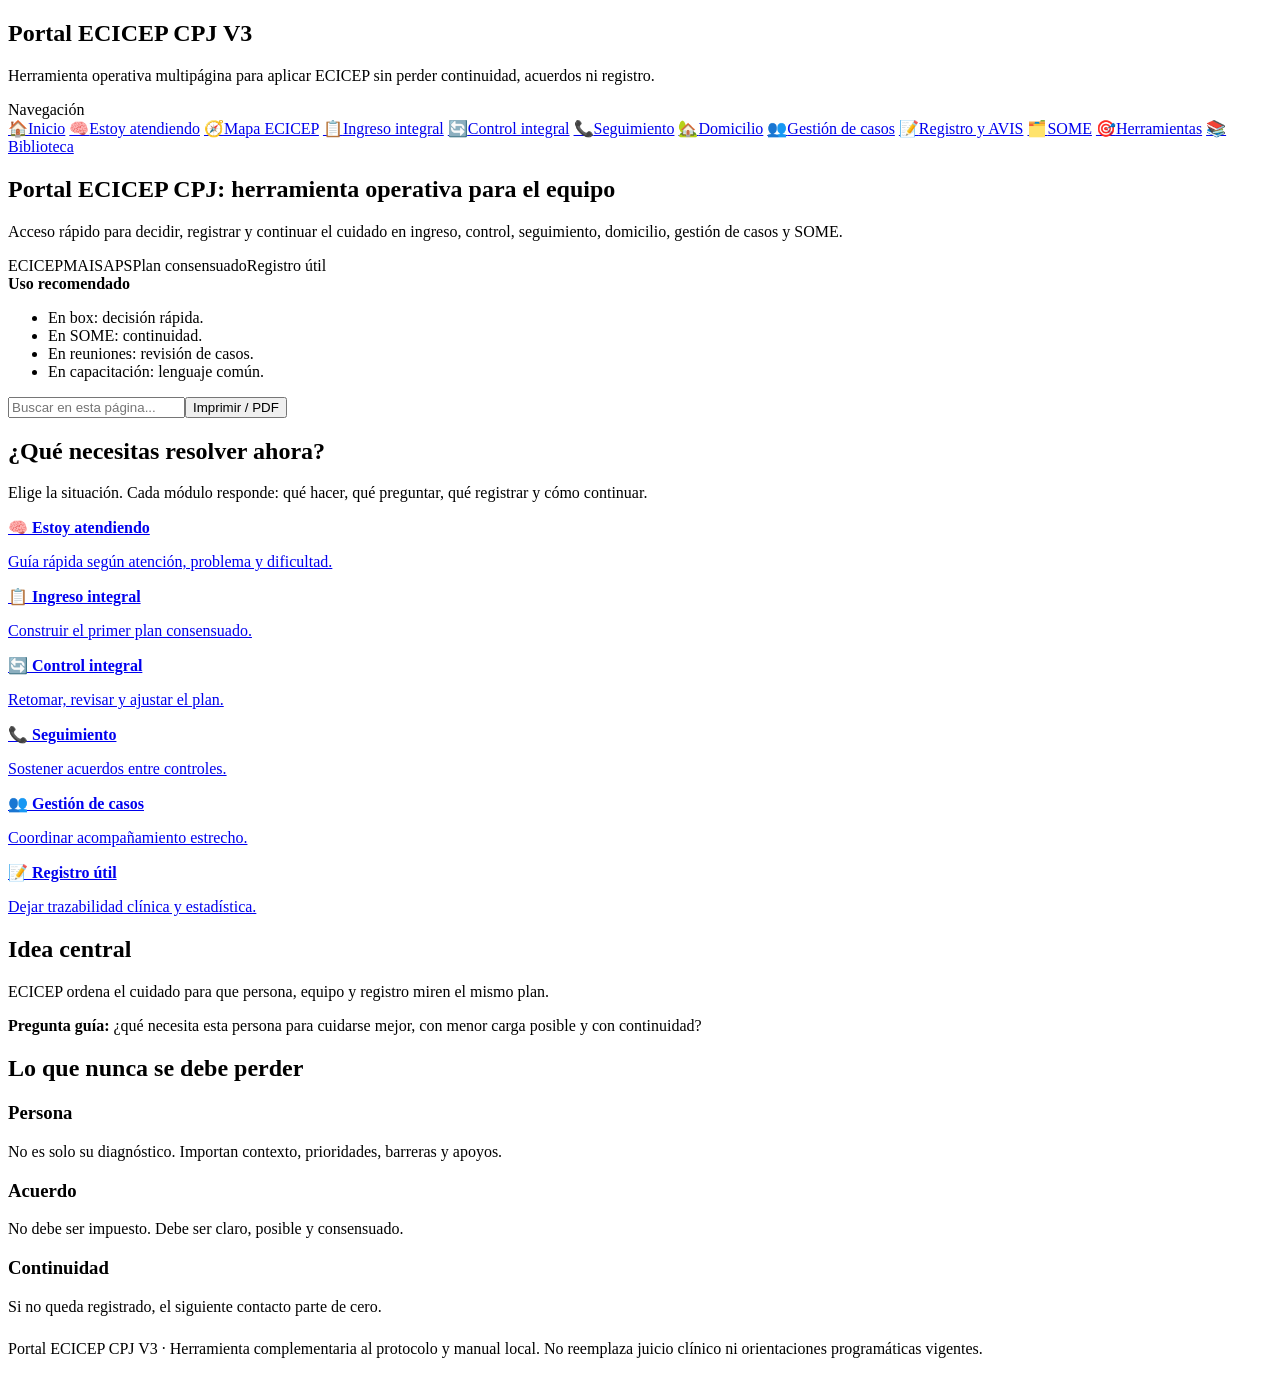
==== commit b84602d4: "Add files via upload" ====
--- a/index.html
+++ b/index.html
@@ -1,116 +1,48 @@
 <!DOCTYPE html>
 <html lang="es">
 <head>
-  <meta charset="UTF-8" />
-  <meta name="viewport" content="width=device-width, initial-scale=1.0" />
-  <title>Portal ECICEP CPJ V2 | Herramienta operativa</title>
-  <style>
-    :root{
-      --navy:#0f2f4a;--navy2:#123a5a;--blue:#1f4e79;--blue2:#2b6cb0;--sky:#eaf4ff;
-      --green:#2e7d32;--greenbg:#e8f5e9;--yellow:#f9a825;--yellowbg:#fff8e1;--red:#c62828;--redbg:#ffebee;
-      --bg:#eef3f7;--card:#fff;--line:#d9e2ec;--muted:#627d98;--text:#1f2933;--shadow:0 14px 36px rgba(15,47,74,.12);
-      --r:22px;
-    }
-    *{box-sizing:border-box}html{scroll-behavior:smooth}body{margin:0;font-family:Arial,Helvetica,sans-serif;background:var(--bg);color:var(--text);line-height:1.5}
-    .app{display:grid;grid-template-columns:310px 1fr;min-height:100vh}.side{position:sticky;top:0;height:100vh;background:linear-gradient(180deg,var(--navy),var(--navy2));color:white;padding:22px 18px;overflow:auto}.brand{border-bottom:1px solid rgba(255,255,255,.18);padding:6px 8px 18px;margin-bottom:14px}.brand h1{font-size:1.35rem;margin:0 0 6px;line-height:1.1}.brand p{margin:0;font-size:.9rem;opacity:.86}.navtitle{font-size:.74rem;letter-spacing:.08em;text-transform:uppercase;opacity:.7;margin:16px 8px 8px}.nav button{width:100%;display:flex;align-items:center;gap:10px;padding:10px;border:0;border-radius:14px;background:transparent;color:white;cursor:pointer;text-align:left;font-weight:700;margin:2px 0}.nav button:hover,.nav button.active{background:rgba(255,255,255,.15)}.nav span{width:25px;text-align:center;font-size:1.08rem}
-    .top{background:linear-gradient(135deg,#fff,#eaf4ff);border-bottom:1px solid var(--line)}.hero{max-width:1220px;margin:auto;padding:30px 34px;display:grid;grid-template-columns:1.25fr .75fr;gap:24px;align-items:center}.hero h2{font-size:2.1rem;line-height:1.08;color:var(--navy);margin:0 0 12px}.hero p{font-size:1.04rem;color:#334e68;margin:0}.hero-card{background:var(--navy);color:#fff;border-radius:var(--r);padding:22px;box-shadow:var(--shadow)}.hero-card b{font-size:1.1rem}.hero-card ul{margin:10px 0 0;padding-left:20px}.chips{display:flex;flex-wrap:wrap;gap:8px;margin-top:14px}.chip{background:var(--sky);color:var(--blue);border-radius:999px;padding:7px 11px;font-size:.85rem;font-weight:800}
-    .toolbar{position:sticky;top:0;z-index:30;background:rgba(248,250,252,.94);backdrop-filter:blur(10px);border-bottom:1px solid var(--line);padding:14px 34px}.toolbar-inner{max-width:1220px;margin:auto;display:flex;gap:12px;align-items:center}.search{flex:1;border:1px solid var(--line);border-radius:999px;padding:13px 18px;font-size:1rem;background:#fff}.btn{border:0;border-radius:999px;padding:12px 16px;font-weight:800;cursor:pointer}.btn.primary{background:var(--blue);color:#fff}.btn.light{background:var(--sky);color:var(--blue)}
-    .content{max-width:1220px;margin:auto;padding:24px 34px 54px}.section{display:none;animation:fade .18s ease}.section.active{display:block}@keyframes fade{from{opacity:0;transform:translateY(4px)}to{opacity:1;transform:none}}
-    .grid{display:grid;grid-template-columns:repeat(12,1fr);gap:18px}.card{background:var(--card);border:1px solid var(--line);border-radius:var(--r);padding:22px;box-shadow:var(--shadow)}.s12{grid-column:span 12}.s8{grid-column:span 8}.s7{grid-column:span 7}.s6{grid-column:span 6}.s5{grid-column:span 5}.s4{grid-column:span 4}.s3{grid-column:span 3}h2{color:var(--navy);margin:0 0 14px;font-size:1.72rem}h3{color:var(--blue);margin:0 0 10px}.lead{color:#334e68;font-size:1.04rem;margin-top:0}.focus{background:var(--sky);border-left:7px solid var(--blue);border-radius:17px;padding:15px 17px;margin:12px 0;font-weight:800;color:var(--navy)}.warn{background:var(--yellowbg);border-left:7px solid var(--yellow);border-radius:17px;padding:15px 17px;margin:12px 0}.danger{background:var(--redbg);border-left:7px solid var(--red);border-radius:17px;padding:15px 17px;margin:12px 0}.ok{background:var(--greenbg);border-left:7px solid var(--green);border-radius:17px;padding:15px 17px;margin:12px 0}
-    .cards{display:grid;grid-template-columns:repeat(3,1fr);gap:14px}.tile{border:1px solid var(--line);background:#f8fafc;border-radius:18px;padding:16px;cursor:pointer;transition:.14s}.tile:hover{background:#fff;transform:translateY(-2px);box-shadow:var(--shadow)}.tile b{display:block;color:var(--blue);font-size:1.05rem;margin-bottom:6px}.tile p{margin:0;color:#486581}.flow{display:grid;grid-template-columns:repeat(5,1fr);gap:12px;counter-reset:st}.step{position:relative;border:2px solid var(--sky);background:#fff;border-radius:18px;padding:18px 12px;min-height:128px;text-align:center;display:flex;flex-direction:column;justify-content:center;gap:6px}.step:before{counter-increment:st;content:counter(st);position:absolute;top:10px;left:10px;width:28px;height:28px;border-radius:50%;background:var(--blue);color:white;font-weight:900;display:flex;align-items:center;justify-content:center}.step b{color:var(--blue);font-size:1.05rem}.step small{color:var(--muted);font-weight:700}
-    details{border:1px solid var(--line);border-radius:16px;background:#fff;overflow:hidden;margin:10px 0}summary{cursor:pointer;background:#f8fafc;color:var(--blue);font-weight:900;padding:14px 16px}details>div{padding:0 16px 16px}.check{list-style:none;margin:0;padding:0}.check li{display:flex;gap:10px;align-items:flex-start;padding:9px 0;border-bottom:1px dashed var(--line)}.check li:last-child{border-bottom:0}.check input{margin-top:5px;transform:scale(1.15)}
-    table{width:100%;border-collapse:separate;border-spacing:0;border:1px solid var(--line);border-radius:16px;overflow:hidden;background:white;margin:12px 0}th,td{padding:12px;border-bottom:1px solid var(--line);vertical-align:top;text-align:left}tr:last-child td{border-bottom:0}th{background:var(--blue);color:white;font-weight:900}.semaforo{display:grid;grid-template-columns:repeat(3,1fr);gap:14px}.sem{border-radius:18px;border:1px solid;padding:18px}.sem ul{margin:8px 0 0;padding-left:20px}.green{background:var(--greenbg);border-color:#a5d6a7}.yellow{background:var(--yellowbg);border-color:#ffe082}.red{background:var(--redbg);border-color:#ef9a9a}.green h3{color:var(--green)}.yellow h3{color:#8a6500}.red h3{color:var(--red)}
-    .registro{border-left:6px solid var(--blue);background:#f8fafc;border-radius:14px;padding:14px;margin:12px 0}.registro.good{border-left-color:var(--green);background:var(--greenbg)}.registro.bad{border-left-color:var(--red);background:var(--redbg)}.mini{font-size:.9rem;color:var(--muted)}
-    .formrow{display:grid;grid-template-columns:1fr 1fr;gap:12px;margin:12px 0}.field{display:flex;flex-direction:column;gap:6px}.field label{font-weight:900;color:var(--blue)}select,input[type=range],textarea,input[type=text]{width:100%;border:1px solid var(--line);border-radius:14px;padding:12px;background:#fff;font-family:inherit}textarea{min-height:96px;resize:vertical}.result{border-radius:18px;padding:16px;margin-top:12px;font-weight:800}.printarea{white-space:pre-wrap;background:#f8fafc;border:1px dashed var(--line);border-radius:16px;padding:14px;margin-top:12px}.hidden{display:none!important}.noresults{display:none;background:white;border:1px solid var(--line);border-radius:16px;padding:16px;color:#486581;margin-bottom:16px}
-    .conversation{display:grid;gap:12px}.bubble{border-radius:18px;padding:14px 16px;max-width:86%}.prof{background:var(--sky);border:1px solid #c7e0f7;justify-self:start}.pers{background:#f2f4f8;border:1px solid var(--line);justify-self:end}.agree{background:var(--greenbg);border:1px solid #a5d6a7;justify-self:center;max-width:95%;font-weight:800}.library{display:grid;grid-template-columns:repeat(4,1fr);gap:14px}.lib{background:#f8fafc;border:1px solid var(--line);border-radius:18px;padding:16px}.lib b{display:block;color:var(--blue);margin-bottom:6px}
-    @media(max-width:1050px){.app{display:block}.side{position:relative;height:auto}.hero{grid-template-columns:1fr}.s8,.s7,.s6,.s5,.s4,.s3{grid-column:span 12}.cards,.flow,.semaforo,.library,.formrow{grid-template-columns:1fr}.toolbar-inner{flex-direction:column}.search,.btn{width:100%}}
-    @media print{.side,.toolbar,.btn{display:none}.app{display:block}.section{display:block!important;page-break-before:always}.card{box-shadow:none}.hero{display:block}.content{padding:18px}.flow,.semaforo,.cards,.library{break-inside:avoid}}
-  </style>
+  <meta charset="UTF-8"><meta name="viewport" content="width=device-width, initial-scale=1.0">
+  <title>Portal ECICEP CPJ: herramienta operativa para el equipo | Portal ECICEP CPJ V3</title>
+  <link rel="stylesheet" href="css/style.css">
 </head>
 <body>
 <div class="app">
-  <aside class="side">
-    <div class="brand"><h1>Portal ECICEP CPJ V2</h1><p>Herramienta operativa para aplicar ECICEP sin perder continuidad, acuerdos ni registro.</p></div>
-    <div class="navtitle">Uso rápido</div>
-    <div class="nav">
-      <button class="active" data-go="inicio"><span>🏠</span>Inicio</button>
-      <button data-go="asistente"><span>🧠</span>Estoy atendiendo</button>
-      <button data-go="mapa"><span>🧭</span>Mapa ECICEP</button>
-      <button data-go="ingreso"><span>📋</span>Ingreso integral</button>
-      <button data-go="control"><span>🔄</span>Control integral</button>
-      <button data-go="seguimiento"><span>📞</span>Seguimiento</button>
-      <button data-go="domicilio"><span>🏡</span>Domicilio</button>
-      <button data-go="gestion"><span>👥</span>Gestión de casos</button>
-      <button data-go="registro"><span>📝</span>Registro y AVIS</button>
-      <button data-go="some"><span>🗂️</span>SOME</button>
-      <button data-go="herramientas"><span>🎯</span>Herramientas</button>
-      <button data-go="biblioteca"><span>📚</span>Biblioteca</button>
-    </div>
-  </aside>
-  <main>
-    <div class="top"><div class="hero">
-      <div><h2>Portal ECICEP CPJ: de leer un manual a usar una herramienta de cuidado</h2><p>Versión interactiva para que el equipo clínico y administrativo encuentre en segundos qué hacer, qué preguntar, qué registrar y cómo dar continuidad al Plan de Cuidado Integral Consensuado.</p><div class="chips"><span class="chip">ECICEP</span><span class="chip">MAIS</span><span class="chip">APS chilena</span><span class="chip">Toma de decisiones compartidas</span><span class="chip">Entrevista motivacional</span><span class="chip">Automanejo</span><span class="chip">AVIS / REM</span></div></div>
-      <div class="hero-card"><b>Principio de uso</b><ul><li>Menos texto, más decisión.</li><li>Primero el flujo, luego el detalle.</li><li>Todo debe terminar en un acuerdo posible y un registro útil.</li></ul></div>
-    </div></div>
-    <div class="toolbar"><div class="toolbar-inner"><input class="search" id="search" placeholder="Buscar en esta sección: plan, barreras, REM, AVIS, automanejo, cuidador, SOME..."/><button class="btn primary" onclick="window.print()">Imprimir / PDF</button></div></div>
-    <div class="content">
-      <div id="noresults" class="noresults">No se encontraron resultados en esta sección. Prueba otra palabra o vuelve al inicio.</div>
-
-      <section id="inicio" class="section active">
-        <div class="grid block">
-          <div class="card s8"><h2>¿Qué necesitas resolver ahora?</h2><p class="lead">Elige la situación. El portal te llevará al módulo operativo correspondiente.</p><div class="cards">
-            <div class="tile jump" data-go="asistente"><b>🧠 Estoy atendiendo</b><p>Guía rápida según atención, problema y dificultad.</p></div>
-            <div class="tile jump" data-go="ingreso"><b>📋 Ingreso integral</b><p>Construir el primer plan consensuado.</p></div>
-            <div class="tile jump" data-go="control"><b>🔄 Control integral</b><p>Retomar, revisar y ajustar el plan.</p></div>
-            <div class="tile jump" data-go="seguimiento"><b>📞 Seguimiento</b><p>Sostener acuerdos entre controles.</p></div>
-            <div class="tile jump" data-go="gestion"><b>👥 Gestión de casos</b><p>Coordinar acompañamiento estrecho.</p></div>
-            <div class="tile jump" data-go="registro"><b>📝 Registro útil</b><p>Dejar trazabilidad clínica y estadística.</p></div>
-          </div></div>
-          <div class="card s4"><h2>Idea clave</h2><div class="focus">ECICEP ordena el cuidado para que persona, equipo y registro miren el mismo plan.</div><p><b>Pregunta guía:</b> ¿qué necesita esta persona para cuidarse mejor, con menor carga posible y con continuidad?</p></div>
-        </div>
-      </section>
-
-      <section id="asistente" class="section">
-        <div class="card block"><h2>Estoy atendiendo y necesito ayuda</h2><p class="lead">Responde 3 preguntas. El resultado orienta el siguiente paso sin reemplazar el juicio clínico.</p>
-          <div class="formrow"><div class="field"><label>1. ¿Qué atención estás realizando?</label><select id="tipoAt"><option>Ingreso integral</option><option>Control integral</option><option>Seguimiento a distancia</option><option>Atención domiciliaria</option><option>Gestión de casos</option><option>SOME / continuidad</option></select></div><div class="field"><label>2. ¿Qué dificultad predomina?</label><select id="difAt"><option>Barreras para cumplir acuerdo</option><option>Baja comprensión del plan</option><option>Baja importancia del cambio</option><option>Baja confianza o factibilidad</option><option>Alerta clínica o social</option><option>Necesidad de registro</option><option>Inasistencia o pérdida de continuidad</option></select></div></div>
-          <div class="field"><label>3. Describe en una frase el problema o foco actual</label><input id="focoAt" type="text" placeholder="Ej.: olvida medicamentos nocturnos, cuidadora sobrecargada, no entiende indicación..."/></div>
-          <button class="btn primary" onclick="orientar()">Orientar siguiente paso</button><div id="orientacion" class="result hidden"></div>
-        </div>
-      </section>
-
-      <section id="mapa" class="section"><div class="card block"><h2>Flujo ECICEP transversal</h2><p class="lead">Toda atención ECICEP debe poder ubicarse en este ciclo.</p><div class="flow"><div class="step"><b>Evaluar</b><small>Clínica, contexto, riesgos, prioridades y barreras.</small></div><div class="step"><b>Decidir juntos</b><small>Recomendación clínica + valores y posibilidades de la persona.</small></div><div class="step"><b>Registrar</b><small>Problema, objetivo, actividad, responsable y seguimiento.</small></div><div class="step"><b>Reevaluar</b><small>Avances, dificultades, comprensión y nuevas necesidades.</small></div><div class="step"><b>Ajustar</b><small>Mantener, simplificar, cambiar o escalar.</small></div></div></div><div class="grid block" style="margin-top:18px"><div class="card s6"><h2>Lo que nunca se debe perder</h2><ul class="check"><li><input type="checkbox"><span>La persona no es solo su diagnóstico.</span></li><li><input type="checkbox"><span>El plan de cuidado es el eje de continuidad.</span></li><li><input type="checkbox"><span>El acuerdo no debe ser impuesto.</span></li><li><input type="checkbox"><span>El registro debe permitir que otro integrante retome el cuidado.</span></li><li><input type="checkbox"><span>Si el plan no avanza, se revisa factibilidad y barreras.</span></li></ul></div><div class="card s6"><h2>Semáforo general</h2><div class="semaforo"><div class="sem green"><h3>Continuar</h3><p>Avanza, comprende y no hay alertas.</p></div><div class="sem yellow"><h3>Ajustar</h3><p>Hay barreras, dudas o baja confianza.</p></div><div class="sem red"><h3>Escalar</h3><p>Hay alerta clínica/social o riesgo de abandono.</p></div></div></div></div></section>
-
-      <section id="ingreso" class="section"><div class="grid block"><div class="card s7"><h2>Ingreso integral</h2><div class="focus">Comprender integralmente a la persona y construir el primer Plan de Cuidado Integral Consensuado.</div><table><tr><th>Pregunta</th><th>Respuesta operativa</th></tr><tr><td>¿Cuándo se usa?</td><td>Ingreso a ECICEP por riesgo, multimorbilidad, vulnerabilidad o necesidad de continuidad.</td></tr><tr><td>¿Qué hacer?</td><td>Preparar antecedentes, explorar prioridades, identificar barreras/facilitadores, priorizar focos y acordar acciones posibles.</td></tr><tr><td>¿Qué registrar?</td><td>Problemas priorizados, objetivos, actividades, responsables, barreras, facilitadores y seguimiento.</td></tr><tr><td>¿Cómo se retoma?</td><td>El siguiente contacto revisa el plan y ajusta; no parte desde cero.</td></tr></table></div><div class="card s5"><h2>Checklist</h2><ul class="check"><li><input type="checkbox"><span>Revisar ficha, diagnósticos, fármacos, exámenes y riesgos.</span></li><li><input type="checkbox"><span>Explicar ECICEP en lenguaje simple.</span></li><li><input type="checkbox"><span>Preguntar qué preocupa más hoy.</span></li><li><input type="checkbox"><span>Explorar barreras reales.</span></li><li><input type="checkbox"><span>Priorizar 1 o 2 focos abordables.</span></li><li><input type="checkbox"><span>Acordar acción pequeña y posible.</span></li><li><input type="checkbox"><span>Registrar plan y continuidad.</span></li></ul></div></div><div class="card block" style="margin-top:18px"><h2>Plantilla de plan consensuado</h2><div class="formrow"><div class="field"><label>Problema priorizado</label><textarea id="pProblema"></textarea></div><div class="field"><label>Objetivo acordado</label><textarea id="pObjetivo"></textarea></div><div class="field"><label>Actividad concreta</label><textarea id="pActividad"></textarea></div><div class="field"><label>Responsable y seguimiento</label><textarea id="pSeguimiento"></textarea></div></div><button class="btn primary" onclick="generarPlan()">Generar texto de registro</button><div id="planOut" class="printarea hidden"></div></div></section>
-
-      <section id="control" class="section"><div class="card block"><h2>Control integral</h2><div class="focus">Retomar el plan previo, revisar evolución y ajustar acuerdos. No repetir el ingreso integral.</div><table><tr><th>Revisar</th><th>Pregunta útil</th><th>Registrar</th></tr><tr><td>Avances</td><td>¿Qué logró hacer desde el último contacto?</td><td>Logros concretos y efecto percibido.</td></tr><tr><td>Barreras</td><td>¿Qué le dificultó cumplir el acuerdo?</td><td>Barrera específica, no “no adherente”.</td></tr><tr><td>Comprensión</td><td>¿Cómo entendió el tratamiento o acuerdo?</td><td>Dudas, errores de uso o necesidad educativa.</td></tr><tr><td>Factibilidad</td><td>¿Este acuerdo sigue siendo posible?</td><td>Se mantiene, ajusta o reemplaza.</td></tr><tr><td>Continuidad</td><td>¿Cuál será el siguiente paso?</td><td>Responsable, plazo y modalidad de seguimiento.</td></tr></table></div></section>
-
-      <section id="seguimiento" class="section"><div class="grid block"><div class="card s7"><h2>Seguimiento a distancia</h2><div class="focus">Sostener el plan entre controles, detectar dificultades tempranas y ajustar apoyos.</div><ul class="check"><li><input type="checkbox"><span>Confirmar identidad y motivo del contacto.</span></li><li><input type="checkbox"><span>Retomar acuerdo anterior.</span></li><li><input type="checkbox"><span>Preguntar avance.</span></li><li><input type="checkbox"><span>Explorar barreras.</span></li><li><input type="checkbox"><span>Detectar alertas clínicas o sociales.</span></li><li><input type="checkbox"><span>Acordar siguiente paso.</span></li><li><input type="checkbox"><span>Registrar contacto, hallazgos y continuidad.</span></li></ul></div><div class="card s5"><h2>Ejemplo útil</h2><div class="registro good">Seguimiento telefónico ECICEP. Persona refiere que logró tomar tratamiento 5/7 días; dificultad principal: olvido nocturno. Se acuerda asociar toma a cepillado dental y dejar medicamento visible. Sin signos de alarma referidos. Se revisará en próximo control integral.</div></div></div></section>
-
-      <section id="domicilio" class="section"><div class="card block"><h2>Atención domiciliaria ECICEP</h2><div class="focus">Observar el contexto real de cuidado cuando funcionalidad, dependencia, red de apoyo o condiciones del hogar influyen en el plan.</div><div class="cards"><div class="tile"><b>Persona</b><p>Síntomas, funcionalidad, ánimo, autonomía y prioridades.</p></div><div class="tile"><b>Cuidador/a</b><p>Carga, comprensión del plan, disponibilidad y apoyo.</p></div><div class="tile"><b>Entorno</b><p>Seguridad, acceso, recursos y barreras del hogar.</p></div></div><table><tr><th>Qué hacer</th><th>Qué registrar</th></tr><tr><td>Revisar si el plan es posible en el hogar.</td><td>Barreras/facilitadores y ajustes acordados.</td></tr><tr><td>Explorar capacidad del cuidador/a.</td><td>Necesidades de apoyo, educación o coordinación.</td></tr><tr><td>Definir continuidad.</td><td>Responsable, plazo y modalidad.</td></tr></table></div></section>
-
-      <section id="gestion" class="section"><div class="card block"><h2>Gestión de casos</h2><div class="focus">Acompañamiento estrecho y coordinación cuando existe riesgo, barreras persistentes o pérdida de continuidad.</div><div class="semaforo"><div class="sem green"><h3>Cuidado habitual</h3><ul><li>Plan claro.</li><li>Comprensión suficiente.</li><li>Sin alertas.</li></ul></div><div class="sem yellow"><h3>Considerar gestión</h3><ul><li>Barreras persistentes.</li><li>Controles desordenados.</li><li>Necesita coordinación.</li></ul></div><div class="sem red"><h3>Activar gestión</h3><ul><li>Descompensación.</li><li>Alta vulnerabilidad.</li><li>Riesgo de abandono.</li><li>Cuidador/a sobrecargado/a.</li></ul></div></div></div><div class="card block" style="margin-top:18px"><h2>Evaluador rápido de gestión</h2><ul class="check"><li><input class="risk" type="checkbox"><span>Alta vulnerabilidad clínica o social.</span></li><li><input class="risk" type="checkbox"><span>Múltiples barreras para sostener el plan.</span></li><li><input class="risk" type="checkbox"><span>Descompensaciones o uso reiterado de urgencia.</span></li><li><input class="risk" type="checkbox"><span>Riesgo de abandono o inasistencias reiteradas.</span></li><li><input class="risk" type="checkbox"><span>Cuidador/a con sobrecarga o red insuficiente.</span></li></ul><button class="btn primary" onclick="calcRisk()">Calcular orientación</button><div id="riskOut" class="result hidden"></div></div></section>
-
-      <section id="registro" class="section"><div class="grid block"><div class="card s6"><h2>Registro útil</h2><div class="focus">Registrar bien no es escribir más: es dejar claro qué se decidió y cómo continuar.</div><h3>Registro débil</h3><div class="registro bad">Paciente no adherente. Se educa. Control según agenda.</div><h3>Registro útil</h3><div class="registro good">Persona refiere dificultad para tomar medicamento nocturno por olvido y cansancio. Comprende indicación, pero no tiene rutina estable. Se acuerda asociar toma a cepillado dental y dejar pastillero visible. Se revisará en control integral próximo. Si persiste dificultad, evaluar apoyo familiar y seguimiento telefónico.</div></div><div class="card s6"><h2>Campos mínimos</h2><ul class="check"><li><input type="checkbox"><span>Problema o foco priorizado.</span></li><li><input type="checkbox"><span>Objetivo acordado.</span></li><li><input type="checkbox"><span>Actividad concreta.</span></li><li><input type="checkbox"><span>Responsable.</span></li><li><input type="checkbox"><span>Barrera o facilitador relevante.</span></li><li><input type="checkbox"><span>Fecha, modalidad o criterio de seguimiento.</span></li><li><input type="checkbox"><span>Registro estadístico cuando corresponda.</span></li></ul></div></div></section>
-
-      <section id="some" class="section"><div class="card block"><h2>SOME y continuidad ECICEP</h2><div class="focus">SOME ayuda a que la continuidad ocurra: agenda, orienta, detecta quiebres y canaliza según flujo local.</div><table><tr><th>Situación</th><th>Acción sugerida</th><th>Cuidar</th></tr><tr><td>Persona con plan activo</td><td>Agendar según indicación del equipo.</td><td>Que el control retome el plan.</td></tr><tr><td>Seguimiento indicado</td><td>Verificar modalidad, plazo y responsable.</td><td>No perder trazabilidad.</td></tr><tr><td>Inasistencia reiterada</td><td>Informar al equipo para rescate o ajuste.</td><td>No etiquetar abandono sin revisar barreras.</td></tr><tr><td>Necesidad de domicilio</td><td>Canalizar según flujo local.</td><td>Registrar motivo y solicitud.</td></tr></table></div></section>
-
-      <section id="herramientas" class="section"><div class="grid block"><div class="card s6"><h2>Toma de decisiones compartidas</h2><div class="conversation"><div class="bubble prof"><b>Profesional:</b> “Tenemos alternativas. Me gustaría decidirlo considerando lo clínico y lo que para usted sea posible.”</div><div class="bubble pers"><b>Persona:</b> “Me preocupa no poder cumplirlo.”</div><div class="bubble prof"><b>Profesional:</b> “¿Qué tendría que pasar para que este acuerdo fuera más posible?”</div><div class="bubble agree">Acuerdo posible: acción concreta + responsable + seguimiento.</div></div></div><div class="card s6"><h2>Escala motivacional</h2><label><b>Importancia o confianza actual</b></label><input id="escala" type="range" min="1" max="10" value="5" oninput="escalaOut()"><div id="escalaTxt" class="result yellow">5/10: explorar qué ayudaría a subir un punto.</div><div class="warn"><b>Preguntas útiles:</b><br>¿Por qué no eligió un número menor?<br>¿Qué necesitaría para subir un punto?</div></div></div><div class="card block" style="margin-top:18px"><h2>Qué hacer / qué evitar</h2><table><tr><th>Hacer</th><th>Evitar</th></tr><tr><td>Escuchar antes de indicar.</td><td>Corregir de inmediato.</td></tr><tr><td>Validar la dificultad.</td><td>Culpar o retar.</td></tr><tr><td>Explorar importancia y confianza.</td><td>Imponer un plan poco realista.</td></tr><tr><td>Acordar una acción pequeña.</td><td>Registrar “no adherente” sin barrera.</td></tr></table></div></section>
-
-      <section id="biblioteca" class="section"><div class="card block"><h2>Biblioteca ECICEP CPJ</h2><p class="lead">Espacio para enlazar documentos oficiales, anexos y materiales locales. Puedes reemplazar “Agregar enlace” por URLs reales del repositorio o de la intranet.</p><div class="library"><div class="lib"><b>📕 Protocolo MSF05</b><p>Flujos, roles y registros mínimos.</p><span class="mini">Agregar enlace</span></div><div class="lib"><b>📘 Manual ECICEP</b><p>Guía técnico-clínica completa.</p><span class="mini">Agregar enlace</span></div><div class="lib"><b>🎯 Escala motivacional</b><p>Apoyo para acuerdos difíciles.</p><span class="mini">Agregar enlace</span></div><div class="lib"><b>📝 Ejemplos de registro</b><p>Modelos para AVIS/ficha.</p><span class="mini">Agregar enlace</span></div><div class="lib"><b>🏡 Domicilio</b><p>Plantilla de atención domiciliaria.</p><span class="mini">Agregar enlace</span></div><div class="lib"><b>👥 Gestión de casos</b><p>Criterios y seguimiento.</p><span class="mini">Agregar enlace</span></div><div class="lib"><b>🗂️ SOME</b><p>Continuidad y agendamiento.</p><span class="mini">Agregar enlace</span></div><div class="lib"><b>📊 REM / AVIS</b><p>Orientación de registro.</p><span class="mini">Agregar enlace</span></div></div></div></section>
-
-      <p class="mini" style="margin-top:24px">Portal ECICEP CPJ V2 · Herramienta complementaria al protocolo y manual local. No reemplaza juicio clínico ni orientaciones programáticas vigentes.</p>
-    </div>
-  </main>
+<aside class="side">
+<div class="brand"><h1>Portal ECICEP CPJ V3</h1><p>Herramienta operativa multipágina para aplicar ECICEP sin perder continuidad, acuerdos ni registro.</p></div>
+<div class="navtitle">Navegación</div>
+<div class="nav">
+  <a href="index.html" class="active"><span>🏠</span>Inicio</a>
+  <a href="asistente.html" class=""><span>🧠</span>Estoy atendiendo</a>
+  <a href="mapa.html" class=""><span>🧭</span>Mapa ECICEP</a>
+  <a href="ingreso.html" class=""><span>📋</span>Ingreso integral</a>
+  <a href="control.html" class=""><span>🔄</span>Control integral</a>
+  <a href="seguimiento.html" class=""><span>📞</span>Seguimiento</a>
+  <a href="domicilio.html" class=""><span>🏡</span>Domicilio</a>
+  <a href="gestion.html" class=""><span>👥</span>Gestión de casos</a>
+  <a href="registro.html" class=""><span>📝</span>Registro y AVIS</a>
+  <a href="some.html" class=""><span>🗂️</span>SOME</a>
+  <a href="herramientas.html" class=""><span>🎯</span>Herramientas</a>
+  <a href="biblioteca.html" class=""><span>📚</span>Biblioteca</a>
 </div>
-<script>
-const buttons=document.querySelectorAll('[data-go]'), sections=document.querySelectorAll('.section'), search=document.getElementById('search'), nores=document.getElementById('noresults');
-function go(id){sections.forEach(s=>s.classList.toggle('active',s.id===id));document.querySelectorAll('.nav button').forEach(b=>b.classList.toggle('active',b.dataset.go===id));search.value='';clearSearch();window.scrollTo({top:0,behavior:'smooth'});} buttons.forEach(b=>b.addEventListener('click',()=>go(b.dataset.go)));
-function clearSearch(){document.querySelectorAll('.hidden').forEach(e=>e.classList.remove('hidden'));nores.style.display='none'}
-search.addEventListener('input',()=>{const t=search.value.trim().toLowerCase(), active=document.querySelector('.section.active'), blocks=active.querySelectorAll('.block, details, table, .registro, .focus, .warn, .danger, .ok');if(!t){clearSearch();return}let v=0;blocks.forEach(b=>{const m=b.innerText.toLowerCase().includes(t);b.classList.toggle('hidden',!m);if(m)v++});nores.style.display=v?'none':'block'});
-function orientar(){const tipo=document.getElementById('tipoAt').value,dif=document.getElementById('difAt').value,foco=document.getElementById('focoAt').value||'foco no especificado';let cls='yellow',txt='';if(dif.includes('Alerta')){cls='red';txt='🔴 Escalar: realizar evaluación clínica/social, activar coordinación del equipo, gestión de caso o atención domiciliaria según corresponda.'}else if(dif.includes('registro')){cls='green';txt='📝 Registrar: deja claro problema, objetivo, actividad, responsable, barrera/facilitador y seguimiento.'}else if(dif.includes('importancia')){txt='🟡 Conversar antes de acordar: explorar sentido, valores, prioridades y razones propias para el cambio.'}else if(dif.includes('confianza')||dif.includes('factibilidad')){txt='🟡 Ajustar: reducir carga, simplificar acción, definir apoyo y seguimiento cercano.'}else if(dif.includes('comprensión')){txt='🟡 Verificar comprensión: usar lenguaje simple, pedir explicación con sus palabras y registrar duda/resolución.'}else if(dif.includes('Inasistencia')){txt='🟡 Revisar barreras: no asumir abandono; coordinar rescate, ajuste de modalidad o apoyo SOME/equipo.'}else{txt='🟡 Explorar barreras específicas y convertir el acuerdo en una acción más pequeña y posible.'}const out=document.getElementById('orientacion');out.className='result '+cls;out.innerText=`Atención: ${tipo}\nFoco: ${foco}\nDificultad: ${dif}\nOrientación: ${txt}`;out.classList.remove('hidden')}
-function generarPlan(){const g=id=>document.getElementById(id).value||'[completar]';const txt=`Plan de cuidado consensuado:\nProblema priorizado: ${g('pProblema')}\nObjetivo acordado: ${g('pObjetivo')}\nActividad concreta: ${g('pActividad')}\nResponsable/seguimiento: ${g('pSeguimiento')}\nSe acuerda revisar avances, barreras y necesidad de ajuste en el próximo contacto.`;const out=document.getElementById('planOut');out.innerText=txt;out.classList.remove('hidden')}
-function calcRisk(){const n=[...document.querySelectorAll('.risk')].filter(x=>x.checked).length,out=document.getElementById('riskOut');let cls='green',txt='🟢 No requiere gestión de caso por ahora: mantener cuidado habitual y continuidad del plan.';if(n>=2){cls='yellow';txt='🟡 Considerar gestión de caso: revisar con equipo, definir foco, responsable y seguimiento.'}if(n>=4){cls='red';txt='🔴 Activar gestión de caso: requiere coordinación activa, seguimiento y actualización del plan.'}out.className='result '+cls;out.innerText=`Criterios marcados: ${n}. ${txt}`;out.classList.remove('hidden')}
-function escalaOut(){const v=document.getElementById('escala').value,out=document.getElementById('escalaTxt');let cls='red',txt=`${v}/10: baja importancia/confianza. Conviene conversar más antes de acordar.`;if(v>=4&&v<=7){cls='yellow';txt=`${v}/10: hay base para avanzar, pero conviene ajustar el acuerdo y preguntar qué ayudaría a subir un punto.`}if(v>=8){cls='green';txt=`${v}/10: importante y posible. Concretar acción, responsable y seguimiento.`}out.className='result '+cls;out.innerText=txt} escalaOut();
-</script>
-</body>
-</html>
+</aside>
+<main>
+  <div class="top"><div class="hero"><div><h2>Portal ECICEP CPJ: herramienta operativa para el equipo</h2><p>Acceso rápido para decidir, registrar y continuar el cuidado en ingreso, control, seguimiento, domicilio, gestión de casos y SOME.</p><div class="chips"><span class="chip">ECICEP</span><span class="chip">MAIS</span><span class="chip">APS</span><span class="chip">Plan consensuado</span><span class="chip">Registro útil</span></div></div><div class="hero-card"><b>Uso recomendado</b><ul><li>En box: decisión rápida.</li><li>En SOME: continuidad.</li><li>En reuniones: revisión de casos.</li><li>En capacitación: lenguaje común.</li></ul></div></div></div>
+  <div class="toolbar"><div class="toolbar-inner"><input class="search" id="search" placeholder="Buscar en esta página..."><button class="btn primary" onclick="window.print()">Imprimir / PDF</button></div></div>
+  <div class="content">
+<div class="grid block">
+  <div class="card s8"><h2>¿Qué necesitas resolver ahora?</h2><p class="lead">Elige la situación. Cada módulo responde: qué hacer, qué preguntar, qué registrar y cómo continuar.</p>
+  <div class="cards">
+    <a class="tile" href="asistente.html"><b>🧠 Estoy atendiendo</b><p>Guía rápida según atención, problema y dificultad.</p></a>
+    <a class="tile" href="ingreso.html"><b>📋 Ingreso integral</b><p>Construir el primer plan consensuado.</p></a>
+    <a class="tile" href="control.html"><b>🔄 Control integral</b><p>Retomar, revisar y ajustar el plan.</p></a>
+    <a class="tile" href="seguimiento.html"><b>📞 Seguimiento</b><p>Sostener acuerdos entre controles.</p></a>
+    <a class="tile" href="gestion.html"><b>👥 Gestión de casos</b><p>Coordinar acompañamiento estrecho.</p></a>
+    <a class="tile" href="registro.html"><b>📝 Registro útil</b><p>Dejar trazabilidad clínica y estadística.</p></a>
+  </div></div>
+  <div class="card s4"><h2>Idea central</h2><div class="focus">ECICEP ordena el cuidado para que persona, equipo y registro miren el mismo plan.</div><p><b>Pregunta guía:</b> ¿qué necesita esta persona para cuidarse mejor, con menor carga posible y con continuidad?</p></div>
+</div>
+<div class="card block" style="margin-top:18px"><h2>Lo que nunca se debe perder</h2><div class="semaforo"><div class="sem green"><h3>Persona</h3><p>No es solo su diagnóstico. Importan contexto, prioridades, barreras y apoyos.</p></div><div class="sem yellow"><h3>Acuerdo</h3><p>No debe ser impuesto. Debe ser claro, posible y consensuado.</p></div><div class="sem red"><h3>Continuidad</h3><p>Si no queda registrado, el siguiente contacto parte de cero.</p></div></div></div>
+<p class="mini" style="margin-top:24px">Portal ECICEP CPJ V3 · Herramienta complementaria al protocolo y manual local. No reemplaza juicio clínico ni orientaciones programáticas vigentes.</p></div>
+</main></div>
+<script src="js/app.js"></script>
+</body></html>
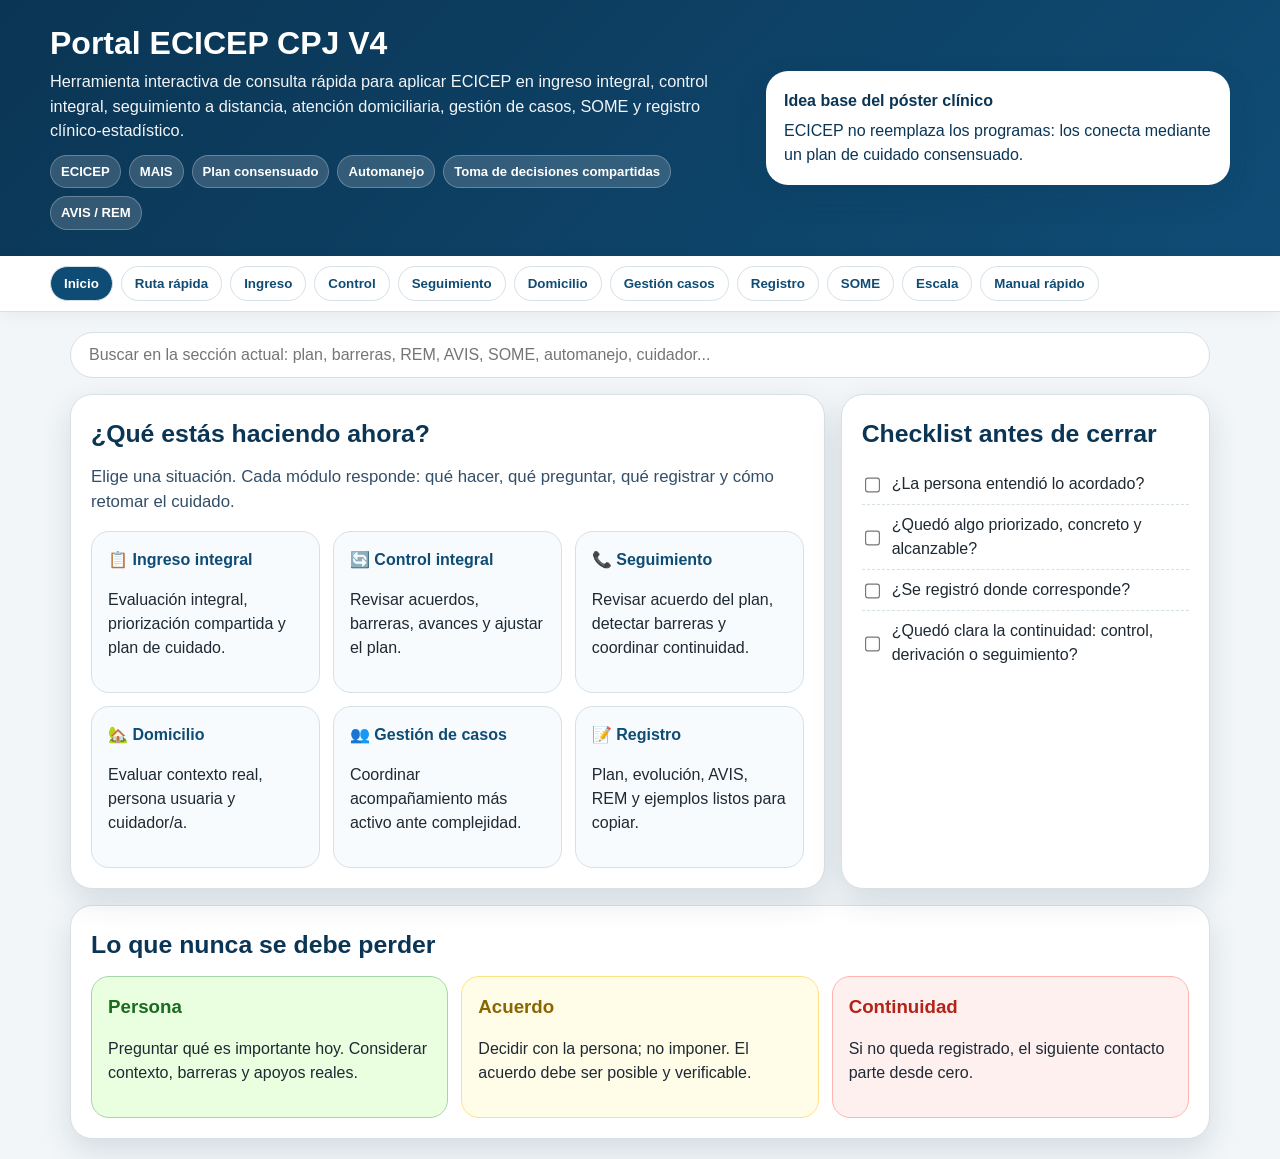
==== commit f91feb0c: "Update index.html" ====
--- a/index.html
+++ b/index.html
@@ -1,48 +1,516 @@
 <!DOCTYPE html>
 <html lang="es">
 <head>
-  <meta charset="UTF-8"><meta name="viewport" content="width=device-width, initial-scale=1.0">
-  <title>Portal ECICEP CPJ: herramienta operativa para el equipo | Portal ECICEP CPJ V3</title>
-  <link rel="stylesheet" href="css/style.css">
+<meta charset="UTF-8">
+<meta name="viewport" content="width=device-width, initial-scale=1.0">
+<title>Portal ECICEP CPJ V4</title>
+<style>
+:root{
+  --azul:#0f4c75;
+  --azul2:#0b3554;
+  --celeste:#eaf6ff;
+  --verde:#7ed957;
+  --verde2:#eaffdf;
+  --amarillo:#fff59d;
+  --amarillo2:#fffde7;
+  --rojo:#ff7b7b;
+  --rojo2:#fff0f0;
+  --gris:#f2f6f8;
+  --linea:#d6e0e7;
+  --texto:#1e2933;
+  --sombra:0 12px 30px rgba(13,48,74,.13);
+  --r:22px;
+}
+*{box-sizing:border-box}
+html{scroll-behavior:smooth}
+body{margin:0;font-family:Arial,Helvetica,sans-serif;background:var(--gris);color:var(--texto);line-height:1.5}
+header{background:linear-gradient(135deg,var(--azul2),var(--azul));color:white;padding:26px 18px}
+.header-inner{max-width:1180px;margin:auto;display:grid;grid-template-columns:1.2fr .8fr;gap:20px;align-items:center}
+h1{font-size:2rem;line-height:1.1;margin:0 0 8px}
+header p{margin:0;font-size:1.02rem;opacity:.95}
+.badgebar{display:flex;gap:8px;flex-wrap:wrap;margin-top:12px}
+.badge{background:rgba(255,255,255,.16);border:1px solid rgba(255,255,255,.25);padding:6px 10px;border-radius:999px;font-weight:700;font-size:.82rem}
+.hero-card{background:white;color:var(--azul2);padding:18px;border-radius:var(--r);box-shadow:var(--sombra)}
+.hero-card b{display:block;margin-bottom:6px}
+nav{position:sticky;top:0;z-index:10;background:white;border-bottom:1px solid var(--linea);padding:10px 12px;box-shadow:0 3px 16px rgba(0,0,0,.05)}
+.nav-inner{max-width:1180px;margin:auto;display:flex;gap:8px;overflow-x:auto}
+.nav-inner button{border:1px solid var(--linea);background:#fff;color:var(--azul);border-radius:999px;padding:9px 13px;font-weight:800;white-space:nowrap;cursor:pointer}
+.nav-inner button.active,.nav-inner button:hover{background:var(--azul);color:white}
+main{max-width:1180px;margin:auto;padding:20px}
+.search{width:100%;border:1px solid var(--linea);border-radius:999px;padding:13px 18px;margin-bottom:16px;font-size:1rem}
+.section{display:none}
+.section.active{display:block}
+.grid{display:grid;grid-template-columns:repeat(12,1fr);gap:16px}
+.card{background:white;border:1px solid var(--linea);border-radius:var(--r);padding:20px;box-shadow:var(--sombra)}
+.s12{grid-column:span 12}.s8{grid-column:span 8}.s7{grid-column:span 7}.s6{grid-column:span 6}.s5{grid-column:span 5}.s4{grid-column:span 4}.s3{grid-column:span 3}
+h2{margin:0 0 12px;color:var(--azul2);font-size:1.55rem}
+h3{margin:0 0 8px;color:var(--azul)}
+.lead{font-size:1.05rem;color:#334e68;margin-top:0}
+.focus{background:var(--celeste);border-left:7px solid var(--azul);padding:14px 16px;border-radius:16px;font-weight:800;margin:12px 0}
+.yellowbox{background:var(--amarillo2);border-left:7px solid #f7c948;padding:14px 16px;border-radius:16px;margin:12px 0}
+.greenbox{background:var(--verde2);border-left:7px solid var(--verde);padding:14px 16px;border-radius:16px;margin:12px 0}
+.redbox{background:var(--rojo2);border-left:7px solid var(--rojo);padding:14px 16px;border-radius:16px;margin:12px 0}
+.flow{display:grid;grid-template-columns:repeat(6,1fr);gap:12px;counter-reset:n}
+.flow .step{position:relative;background:#fff;border:2px solid #bfe9ff;border-radius:20px;padding:18px 12px;text-align:center;min-height:125px;display:flex;flex-direction:column;justify-content:center}
+.flow .step:before{counter-increment:n;content:counter(n);position:absolute;top:9px;left:9px;background:var(--verde);color:#082a13;width:30px;height:30px;border-radius:50%;display:flex;align-items:center;justify-content:center;font-weight:900}
+.step b{color:var(--azul2)}
+.tiles{display:grid;grid-template-columns:repeat(3,1fr);gap:13px}
+.tile{background:#f8fbfd;border:1px solid var(--linea);border-radius:18px;padding:16px;cursor:pointer;text-decoration:none;color:inherit;transition:.15s}
+.tile:hover{transform:translateY(-2px);background:white;box-shadow:var(--sombra)}
+.tile b{display:block;color:var(--azul);margin-bottom:5px}
+table{width:100%;border-collapse:separate;border-spacing:0;border:1px solid var(--linea);border-radius:16px;overflow:hidden;background:white;margin:12px 0}
+th,td{padding:11px;border-bottom:1px solid var(--linea);vertical-align:top;text-align:left}
+tr:last-child td{border-bottom:0}
+th{background:var(--azul);color:white}
+.check{list-style:none;margin:0;padding:0}
+.check li{display:flex;gap:10px;padding:8px 0;border-bottom:1px dashed var(--linea)}
+.check li:last-child{border-bottom:0}
+.check input{margin-top:5px;transform:scale(1.15)}
+.semaforo{display:grid;grid-template-columns:repeat(3,1fr);gap:13px}
+.sem{border-radius:18px;padding:16px;border:1px solid}
+.sem ul{margin:8px 0 0;padding-left:20px}
+.red{background:var(--rojo2);border-color:#ffb3b3}.yellow{background:var(--amarillo2);border-color:#ffe082}.green{background:var(--verde2);border-color:#a5d6a7}
+.red h3{color:#b42318}.yellow h3{color:#8a6500}.green h3{color:#1b6b20}
+details{background:white;border:1px solid var(--linea);border-radius:16px;margin:10px 0;overflow:hidden}
+summary{cursor:pointer;background:#f8fbfd;padding:13px 15px;color:var(--azul);font-weight:900}
+details>div{padding:0 15px 15px}
+.registro{background:#f8fbfd;border-left:6px solid var(--azul);border-radius:14px;padding:13px;margin:10px 0;white-space:pre-wrap}
+.registro.good{background:var(--verde2);border-left-color:var(--verde)}
+.registro.bad{background:var(--rojo2);border-left-color:var(--rojo)}
+.formrow{display:grid;grid-template-columns:1fr 1fr;gap:12px}
+.field{display:flex;flex-direction:column;gap:6px;margin-bottom:10px}
+.field label{font-weight:900;color:var(--azul)}
+textarea,input[type=text],select,input[type=range]{width:100%;border:1px solid var(--linea);border-radius:14px;padding:12px;background:white;font-family:inherit}
+textarea{min-height:88px;resize:vertical}
+.btn{border:0;background:var(--azul);color:white;border-radius:999px;padding:11px 15px;font-weight:900;cursor:pointer}
+.btn.secondary{background:var(--celeste);color:var(--azul)}
+.result{border-radius:18px;padding:14px;margin-top:10px;font-weight:800;white-space:pre-wrap}
+.hidden{display:none!important}
+.scale-wrap{background:#fff;border:1px solid var(--linea);border-radius:20px;padding:18px;margin-top:10px}
+.scale-labels{display:flex;justify-content:space-between;font-weight:800;font-size:.9rem}
+.scale-colors{height:16px;border-radius:999px;overflow:hidden;display:grid;grid-template-columns:40% 30% 30%;margin:8px 0}
+.scale-colors span:nth-child(1){background:#ff7b7b}.scale-colors span:nth-child(2){background:#f7d95a}.scale-colors span:nth-child(3){background:#70d36b}
+.face-row{display:grid;grid-template-columns:repeat(3,1fr);gap:12px;text-align:center;margin:12px 0}
+.face{border:1px solid var(--linea);border-radius:16px;padding:12px;background:#f8fbfd}
+.face .emoji{font-size:2rem;display:block}
+.mini{font-size:.88rem;color:#627d98}
+.copybar{display:flex;gap:8px;flex-wrap:wrap;margin-top:10px}
+.kbd{background:#eef3f7;border:1px solid #ccd6dd;border-radius:8px;padding:2px 6px;font-family:monospace}
+.nores{display:none;background:white;border:1px solid var(--linea);border-radius:16px;padding:14px;margin-bottom:12px}
+@media(max-width:920px){
+  .header-inner,.grid,.formrow{grid-template-columns:1fr}
+  .s8,.s7,.s6,.s5,.s4,.s3{grid-column:span 12}
+  .flow,.tiles,.semaforo,.face-row{grid-template-columns:1fr}
+}
+@media print{nav,.search,.btn{display:none}.section{display:block}.card{box-shadow:none}body{background:white}}
+</style>
 </head>
 <body>
-<div class="app">
-<aside class="side">
-<div class="brand"><h1>Portal ECICEP CPJ V3</h1><p>Herramienta operativa multipágina para aplicar ECICEP sin perder continuidad, acuerdos ni registro.</p></div>
-<div class="navtitle">Navegación</div>
-<div class="nav">
-  <a href="index.html" class="active"><span>🏠</span>Inicio</a>
-  <a href="asistente.html" class=""><span>🧠</span>Estoy atendiendo</a>
-  <a href="mapa.html" class=""><span>🧭</span>Mapa ECICEP</a>
-  <a href="ingreso.html" class=""><span>📋</span>Ingreso integral</a>
-  <a href="control.html" class=""><span>🔄</span>Control integral</a>
-  <a href="seguimiento.html" class=""><span>📞</span>Seguimiento</a>
-  <a href="domicilio.html" class=""><span>🏡</span>Domicilio</a>
-  <a href="gestion.html" class=""><span>👥</span>Gestión de casos</a>
-  <a href="registro.html" class=""><span>📝</span>Registro y AVIS</a>
-  <a href="some.html" class=""><span>🗂️</span>SOME</a>
-  <a href="herramientas.html" class=""><span>🎯</span>Herramientas</a>
-  <a href="biblioteca.html" class=""><span>📚</span>Biblioteca</a>
-</div>
-</aside>
+<header>
+  <div class="header-inner">
+    <div>
+      <h1>Portal ECICEP CPJ V4</h1>
+      <p>Herramienta interactiva de consulta rápida para aplicar ECICEP en ingreso integral, control integral, seguimiento a distancia, atención domiciliaria, gestión de casos, SOME y registro clínico-estadístico.</p>
+      <div class="badgebar"><span class="badge">ECICEP</span><span class="badge">MAIS</span><span class="badge">Plan consensuado</span><span class="badge">Automanejo</span><span class="badge">Toma de decisiones compartidas</span><span class="badge">AVIS / REM</span></div>
+    </div>
+    <div class="hero-card">
+      <b>Idea base del póster clínico</b>
+      ECICEP no reemplaza los programas: los conecta mediante un plan de cuidado consensuado.
+    </div>
+  </div>
+</header>
+
+<nav>
+  <div class="nav-inner" id="nav">
+    <button class="active" data-section="inicio">Inicio</button>
+    <button data-section="ruta">Ruta rápida</button>
+    <button data-section="ingreso">Ingreso</button>
+    <button data-section="control">Control</button>
+    <button data-section="seguimiento">Seguimiento</button>
+    <button data-section="domicilio">Domicilio</button>
+    <button data-section="gestion">Gestión casos</button>
+    <button data-section="registro">Registro</button>
+    <button data-section="some">SOME</button>
+    <button data-section="escala">Escala</button>
+    <button data-section="manual">Manual rápido</button>
+  </div>
+</nav>
+
 <main>
-  <div class="top"><div class="hero"><div><h2>Portal ECICEP CPJ: herramienta operativa para el equipo</h2><p>Acceso rápido para decidir, registrar y continuar el cuidado en ingreso, control, seguimiento, domicilio, gestión de casos y SOME.</p><div class="chips"><span class="chip">ECICEP</span><span class="chip">MAIS</span><span class="chip">APS</span><span class="chip">Plan consensuado</span><span class="chip">Registro útil</span></div></div><div class="hero-card"><b>Uso recomendado</b><ul><li>En box: decisión rápida.</li><li>En SOME: continuidad.</li><li>En reuniones: revisión de casos.</li><li>En capacitación: lenguaje común.</li></ul></div></div></div>
-  <div class="toolbar"><div class="toolbar-inner"><input class="search" id="search" placeholder="Buscar en esta página..."><button class="btn primary" onclick="window.print()">Imprimir / PDF</button></div></div>
-  <div class="content">
-<div class="grid block">
-  <div class="card s8"><h2>¿Qué necesitas resolver ahora?</h2><p class="lead">Elige la situación. Cada módulo responde: qué hacer, qué preguntar, qué registrar y cómo continuar.</p>
-  <div class="cards">
-    <a class="tile" href="asistente.html"><b>🧠 Estoy atendiendo</b><p>Guía rápida según atención, problema y dificultad.</p></a>
-    <a class="tile" href="ingreso.html"><b>📋 Ingreso integral</b><p>Construir el primer plan consensuado.</p></a>
-    <a class="tile" href="control.html"><b>🔄 Control integral</b><p>Retomar, revisar y ajustar el plan.</p></a>
-    <a class="tile" href="seguimiento.html"><b>📞 Seguimiento</b><p>Sostener acuerdos entre controles.</p></a>
-    <a class="tile" href="gestion.html"><b>👥 Gestión de casos</b><p>Coordinar acompañamiento estrecho.</p></a>
-    <a class="tile" href="registro.html"><b>📝 Registro útil</b><p>Dejar trazabilidad clínica y estadística.</p></a>
-  </div></div>
-  <div class="card s4"><h2>Idea central</h2><div class="focus">ECICEP ordena el cuidado para que persona, equipo y registro miren el mismo plan.</div><p><b>Pregunta guía:</b> ¿qué necesita esta persona para cuidarse mejor, con menor carga posible y con continuidad?</p></div>
-</div>
-<div class="card block" style="margin-top:18px"><h2>Lo que nunca se debe perder</h2><div class="semaforo"><div class="sem green"><h3>Persona</h3><p>No es solo su diagnóstico. Importan contexto, prioridades, barreras y apoyos.</p></div><div class="sem yellow"><h3>Acuerdo</h3><p>No debe ser impuesto. Debe ser claro, posible y consensuado.</p></div><div class="sem red"><h3>Continuidad</h3><p>Si no queda registrado, el siguiente contacto parte de cero.</p></div></div></div>
-<p class="mini" style="margin-top:24px">Portal ECICEP CPJ V3 · Herramienta complementaria al protocolo y manual local. No reemplaza juicio clínico ni orientaciones programáticas vigentes.</p></div>
-</main></div>
-<script src="js/app.js"></script>
-</body></html>+<input id="search" class="search" placeholder="Buscar en la sección actual: plan, barreras, REM, AVIS, SOME, automanejo, cuidador...">
+<div id="nores" class="nores">No se encontraron coincidencias en esta sección.</div>
+
+<section id="inicio" class="section active">
+  <div class="grid block">
+    <div class="card s8">
+      <h2>¿Qué estás haciendo ahora?</h2>
+      <p class="lead">Elige una situación. Cada módulo responde: qué hacer, qué preguntar, qué registrar y cómo retomar el cuidado.</p>
+      <div class="tiles">
+        <a class="tile" onclick="go('ingreso')"><b>📋 Ingreso integral</b><p>Evaluación integral, priorización compartida y plan de cuidado.</p></a>
+        <a class="tile" onclick="go('control')"><b>🔄 Control integral</b><p>Revisar acuerdos, barreras, avances y ajustar el plan.</p></a>
+        <a class="tile" onclick="go('seguimiento')"><b>📞 Seguimiento</b><p>Revisar acuerdo del plan, detectar barreras y coordinar continuidad.</p></a>
+        <a class="tile" onclick="go('domicilio')"><b>🏡 Domicilio</b><p>Evaluar contexto real, persona usuaria y cuidador/a.</p></a>
+        <a class="tile" onclick="go('gestion')"><b>👥 Gestión de casos</b><p>Coordinar acompañamiento más activo ante complejidad.</p></a>
+        <a class="tile" onclick="go('registro')"><b>📝 Registro</b><p>Plan, evolución, AVIS, REM y ejemplos listos para copiar.</p></a>
+      </div>
+    </div>
+    <div class="card s4">
+      <h2>Checklist antes de cerrar</h2>
+      <ul class="check">
+        <li><input type="checkbox"><span>¿La persona entendió lo acordado?</span></li>
+        <li><input type="checkbox"><span>¿Quedó algo priorizado, concreto y alcanzable?</span></li>
+        <li><input type="checkbox"><span>¿Se registró donde corresponde?</span></li>
+        <li><input type="checkbox"><span>¿Quedó clara la continuidad: control, derivación o seguimiento?</span></li>
+      </ul>
+    </div>
+  </div>
+  <div class="card block" style="margin-top:16px">
+    <h2>Lo que nunca se debe perder</h2>
+    <div class="semaforo">
+      <div class="sem green"><h3>Persona</h3><p>Preguntar qué es importante hoy. Considerar contexto, barreras y apoyos reales.</p></div>
+      <div class="sem yellow"><h3>Acuerdo</h3><p>Decidir con la persona; no imponer. El acuerdo debe ser posible y verificable.</p></div>
+      <div class="sem red"><h3>Continuidad</h3><p>Si no queda registrado, el siguiente contacto parte desde cero.</p></div>
+    </div>
+  </div>
+</section>
+
+<section id="ruta" class="section">
+  <div class="card block">
+    <h2>Ruta rápida de atención ECICEP</h2>
+    <p class="lead">Basada en el póster clínico del CESFAM Plaza Justicia.</p>
+    <div class="flow">
+      <div class="step"><b>Identificar</b><small>Personas de 15 años o más G1, G2 o G3 que se beneficien de un plan.</small></div>
+      <div class="step"><b>Explicar e invitar</b><small>Qué es, qué cambia y por qué se propone ECICEP.</small></div>
+      <div class="step"><b>Derivar a ingreso</b><small>Vía SOME con hoja derivación interna: Ingreso MMC A5.</small></div>
+      <div class="step"><b>Ingreso integral</b><small>Evaluación integral + priorización + plan consensuado.</small></div>
+      <div class="step"><b>Dar continuidad</b><small>Controles integrales, revisar barreras, avances y evolución.</small></div>
+      <div class="step"><b>Escalar si corresponde</b><small>Gestión de casos, seguimiento a distancia o VDI.</small></div>
+    </div>
+  </div>
+  <div class="grid block" style="margin-top:16px">
+    <div class="card s6">
+      <h2>Criterios orientadores de prioridad</h2>
+      <ul>
+        <li>Barreras persistentes que interfieren con adherencia o autocuidado.</li>
+        <li>Consulta de urgencia u hospitalizaciones recientes.</li>
+        <li>Inasistencias reiteradas.</li>
+        <li>Barreras psicosociales.</li>
+        <li>Descompensación.</li>
+        <li>Necesidad de coordinación en red.</li>
+      </ul>
+    </div>
+    <div class="card s6">
+      <h2>Cuándo priorizar evaluación médica o dupla</h2>
+      <ul>
+        <li>Caso nuevo sin antecedente clínico.</li>
+        <li>Receta no vigente.</li>
+        <li>Descompensación, urgencia o egreso reciente.</li>
+        <li>Necesidad de ajuste o renovación de tratamiento.</li>
+      </ul>
+    </div>
+  </div>
+</section>
+
+<section id="ingreso" class="section">
+  <div class="grid block">
+    <div class="card s7">
+      <h2>Ingreso integral ECICEP</h2>
+      <div class="focus">Debe incluir evaluación integral, priorización compartida de problemas y elaboración del plan de cuidado.</div>
+      <table>
+        <tr><th>Debe incluir</th><th>Qué mirar</th></tr>
+        <tr><td>Situación de salud</td><td>Condiciones, riesgos, síntomas, tratamientos, controles y necesidades pendientes.</td></tr>
+        <tr><td>Contexto</td><td>Rutina, familia/cuidador, barreras sociales, acceso, comprensión, recursos.</td></tr>
+        <tr><td>Prioridades</td><td>Qué preocupa o importa a la persona hoy.</td></tr>
+        <tr><td>Disposición al cambio</td><td>Importancia, posibilidad, confianza, apoyos necesarios.</td></tr>
+        <tr><td>Plan trazable</td><td>Problema, objetivo, actividad, responsable, plazo/seguimiento y evolución.</td></tr>
+      </table>
+    </div>
+    <div class="card s5">
+      <h2>Checklist de ingreso</h2>
+      <ul class="check">
+        <li><input type="checkbox"><span>Revisé antecedentes y estratificación.</span></li>
+        <li><input type="checkbox"><span>Expliqué ECICEP en lenguaje claro.</span></li>
+        <li><input type="checkbox"><span>Pregunté qué es importante para la persona hoy.</span></li>
+        <li><input type="checkbox"><span>Identifiqué barreras y facilitadores.</span></li>
+        <li><input type="checkbox"><span>Priorizamos 1 o 2 problemas abordables.</span></li>
+        <li><input type="checkbox"><span>Construimos acuerdo posible.</span></li>
+        <li><input type="checkbox"><span>Registré plan y continuidad.</span></li>
+      </ul>
+    </div>
+  </div>
+  <div class="card block" style="margin-top:16px">
+    <h2>Generador de plan de cuidado</h2>
+    <div class="formrow">
+      <div class="field"><label>Observaciones / contexto relevante</label><textarea id="obs"></textarea></div>
+      <div class="field"><label>Problema priorizado</label><textarea id="prob"></textarea></div>
+      <div class="field"><label>Objetivo</label><textarea id="obj"></textarea></div>
+      <div class="field"><label>Actividad(es)</label><textarea id="act"></textarea></div>
+      <div class="field"><label>Responsable(s)</label><textarea id="resp"></textarea></div>
+      <div class="field"><label>Seguimiento / plazo</label><textarea id="seg"></textarea></div>
+    </div>
+    <button class="btn" onclick="generarRegistro()">Generar texto para copiar</button>
+    <div id="registroOut" class="registro hidden"></div>
+  </div>
+</section>
+
+<section id="control" class="section">
+  <div class="card block">
+    <h2>Control integral</h2>
+    <div class="focus">Para ser control integral debe revisar y actualizar el plan de cuidado. No basta con realizar un control programático aislado.</div>
+    <table>
+      <tr><th>Revisar</th><th>Pregunta útil</th><th>Registrar</th></tr>
+      <tr><td>Acuerdo vigente</td><td>¿Qué habíamos acordado revisar hoy?</td><td>Acuerdo revisado y estado.</td></tr>
+      <tr><td>Avances</td><td>¿Qué logró hacer desde el último contacto?</td><td>Logro concreto y efecto percibido.</td></tr>
+      <tr><td>Barreras</td><td>¿Qué se hizo difícil?</td><td>Barrera específica; no solo “no adherente”.</td></tr>
+      <tr><td>Comprensión</td><td>¿Cómo entendió lo indicado?</td><td>Duda, error, aclaración o educación.</td></tr>
+      <tr><td>Ajuste</td><td>¿Este acuerdo sigue siendo posible?</td><td>Mantener, ajustar, reemplazar o escalar.</td></tr>
+    </table>
+  </div>
+  <div class="yellowbox block"><b>Regla clave:</b> si el estado queda parcial o no cumple, registrar causa o barrera, ajustar el plan y definir acción.</div>
+</section>
+
+<section id="seguimiento" class="section">
+  <div class="grid block">
+    <div class="card s7">
+      <h2>Seguimiento a distancia</h2>
+      <div class="focus">No es una llamada administrativa. Debe revisar un acuerdo del plan, detectar barreras o activar continuidad.</div>
+      <ul class="check">
+        <li><input type="checkbox"><span>Confirmar identidad y motivo.</span></li>
+        <li><input type="checkbox"><span>Retomar acuerdo del plan.</span></li>
+        <li><input type="checkbox"><span>Preguntar avances.</span></li>
+        <li><input type="checkbox"><span>Explorar barreras o alertas.</span></li>
+        <li><input type="checkbox"><span>Reforzar automanejo si corresponde.</span></li>
+        <li><input type="checkbox"><span>Definir continuidad: mantener, citar, coordinar o escalar.</span></li>
+        <li><input type="checkbox"><span>Registrar en ficha y REM A01 sección F según riesgo.</span></li>
+      </ul>
+    </div>
+    <div class="card s5">
+      <h2>Ejemplo breve</h2>
+      <div class="registro good">Seguimiento a distancia ECICEP. Se revisa acuerdo de toma regular de antihipertensivo. Refiere olvido nocturno 2 veces en la semana. Barrera: rutina irregular. Se acuerda asociar toma a cepillado dental y mantener alarma. Sin signos de alarma. Próxima revisión en control integral.</div>
+    </div>
+  </div>
+</section>
+
+<section id="domicilio" class="section">
+  <div class="card block">
+    <h2>Atención domiciliaria y cuidador/a</h2>
+    <div class="focus">En domicilio se debe mirar si el plan es posible en la vida real de la persona.</div>
+    <div class="tiles">
+      <div class="tile"><b>Persona usuaria</b><p>Funcionalidad, síntomas, autonomía, ánimo, prioridades.</p></div>
+      <div class="tile"><b>Cuidador/a</b><p>Rol, carga, comprensión del plan, apoyos y sobrecarga.</p></div>
+      <div class="tile"><b>Entorno</b><p>Seguridad, acceso, medicamentos, alimentos, red y barreras.</p></div>
+    </div>
+    <table>
+      <tr><th>Si se registra en una misma ficha</th><th>Cómo diferenciar</th></tr>
+      <tr><td>Persona usuaria y cuidador/a</td><td>Anteponer nombre o rol: “Usuario Juan: … / Cuidadora María: …”.</td></tr>
+    </table>
+  </div>
+</section>
+
+<section id="gestion" class="section">
+  <div class="card block">
+    <h2>Gestión de casos</h2>
+    <div class="focus">Acompañamiento intensivo y coordinado para personas con necesidades complejas, orientado a ejecutar, ajustar y dar continuidad al plan.</div>
+    <div class="semaforo">
+      <div class="sem green"><h3>Cuidado habitual</h3><ul><li>Plan claro.</li><li>Sin alertas relevantes.</li><li>Comprensión suficiente.</li></ul></div>
+      <div class="sem yellow"><h3>Considerar gestión</h3><ul><li>Barreras persistentes.</li><li>Inasistencias reiteradas.</li><li>Necesita coordinación.</li></ul></div>
+      <div class="sem red"><h3>Activar gestión</h3><ul><li>Alta complejidad clínica/psicosocial.</li><li>Urgencias u hospitalizaciones recientes.</li><li>Dificultad persistente para cumplir el plan.</li></ul></div>
+    </div>
+  </div>
+  <div class="card block" style="margin-top:16px">
+    <h2>Evaluador rápido</h2>
+    <ul class="check">
+      <li><input class="risk" type="checkbox"><span>Alta complejidad clínica o psicosocial.</span></li>
+      <li><input class="risk" type="checkbox"><span>Múltiples especialidades en seguimiento.</span></li>
+      <li><input class="risk" type="checkbox"><span>Hospitalizaciones recientes o policonsulta de urgencia.</span></li>
+      <li><input class="risk" type="checkbox"><span>Baja alfabetización en salud.</span></li>
+      <li><input class="risk" type="checkbox"><span>Dificultades persistentes para cumplir el plan.</span></li>
+    </ul>
+    <button class="btn" onclick="calcGestion()">Orientar decisión</button>
+    <div id="gestionOut" class="result hidden"></div>
+  </div>
+</section>
+
+<section id="registro" class="section">
+  <div class="grid block">
+    <div class="card s6">
+      <h2>Registro útil</h2>
+      <div class="focus">Debe permitir que otro integrante continúe el cuidado sin ambigüedades.</div>
+      <h3>Registro débil</h3>
+      <div class="registro bad">Paciente no adherente. Se educa. Control según agenda.</div>
+      <h3>Registro útil</h3>
+      <div class="registro good">Observaciones: Refiere olvido frecuente del antihipertensivo durante fines de semana. Entiende para qué sirve, pero no tiene rutina estable.
+Plan de cuidado:
+[P1] Problema: adherencia irregular al tratamiento antihipertensivo;
+Objetivo: mantener toma diaria durante próximas 4 semanas;
+Actividad(es): dejar medicamento junto al cepillo de dientes y mantener alarma a las 22:00;
+Responsable(s): usuaria;
+Seguimiento: revisar en próximo control; si persiste dificultad, considerar seguimiento a distancia.</div>
+    </div>
+    <div class="card s6">
+      <h2>Campos mínimos del plan</h2>
+      <ul class="check">
+        <li><input type="checkbox"><span>Observaciones relevantes.</span></li>
+        <li><input type="checkbox"><span>Problema priorizado.</span></li>
+        <li><input type="checkbox"><span>Objetivo realista y alcanzable.</span></li>
+        <li><input type="checkbox"><span>Actividad específica acordada.</span></li>
+        <li><input type="checkbox"><span>Responsable.</span></li>
+        <li><input type="checkbox"><span>Fecha/plazo/seguimiento.</span></li>
+        <li><input type="checkbox"><span>Evolución: avances, barreras, cambios o cumplimiento.</span></li>
+      </ul>
+    </div>
+  </div>
+  <div class="card block" style="margin-top:16px">
+    <h2>Registro estadístico rápido</h2>
+    <table>
+      <tr><th>Situación</th><th>Registro</th></tr>
+      <tr><td>Ingreso ECICEP</td><td>REM A05 sección U: Ingreso + Plan de Cuidado.</td></tr>
+      <tr><td>Control integral según riesgo</td><td>REM A01 sección F. Si es programático, registrar programa + control integral solo si revisa y actualiza plan.</td></tr>
+      <tr><td>Seguimiento a distancia</td><td>REM A01 sección F según riesgo.</td></tr>
+      <tr><td>Gestión de casos</td><td>REM A05 sección U: ingreso o egreso de gestión de casos.</td></tr>
+      <tr><td>PADDS / VDI</td><td>PADDS: agregar REM A05 sección V. VDI: REM A26 sección A y A.1 con condicionante ECICEP.</td></tr>
+    </table>
+  </div>
+</section>
+
+<section id="some" class="section">
+  <div class="card block">
+    <h2>SOME y continuidad</h2>
+    <div class="focus">SOME apoya acceso y continuidad. No define pertinencia clínica ni prioridad sanitaria.</div>
+    <table>
+      <tr><th>Solicitud</th><th>Debe indicar</th><th>Si falta información</th></tr>
+      <tr><td>Ingreso MMC</td><td>Hoja derivación interna A5.</td><td>Consultar a quien deriva antes de agendar.</td></tr>
+      <tr><td>Control MMC</td><td>Hoja derivación interna B5 y fecha tentativa.</td><td>Confirmar prestación requerida.</td></tr>
+      <tr><td>Gestión de casos</td><td>Observación: ingreso gestión de casos + objetivo.</td><td>Solicitar aclaración clínica.</td></tr>
+      <tr><td>Seguimiento a distancia</td><td>Acuerdo a revisar y fecha tentativa.</td><td>No agendar como llamada administrativa si no revisa plan.</td></tr>
+    </table>
+  </div>
+</section>
+
+<section id="escala" class="section">
+  <div class="grid block">
+    <div class="card s6">
+      <h2>Pregunta 1 | Importancia</h2>
+      <div class="focus">¿Qué tan importante es para usted intentar este cambio?</div>
+      <p>Piense por qué este cambio podría ser importante para usted.</p>
+      <div class="face-row">
+        <div class="face"><span class="emoji">☹️</span><b>Conversemos más</b><br><small>Aún me falta entenderlo mejor</small></div>
+        <div class="face"><span class="emoji">😐</span><b>Ajustemos</b><br><small>Tengo dudas o necesito apoyo</small></div>
+        <div class="face"><span class="emoji">🙂</span><b>Intentemos un paso</b><br><small>Puedo comenzar con una acción posible</small></div>
+      </div>
+      <div class="scale-wrap">
+        <input id="imp" type="range" min="1" max="10" value="5" oninput="scaleDecision()">
+        <div class="scale-colors"><span></span><span></span><span></span></div>
+        <div class="scale-labels"><span>Nada</span><span>Algo importante</span><span>Muy</span></div>
+      </div>
+    </div>
+    <div class="card s6">
+      <h2>Pregunta 2 | Posibilidad</h2>
+      <div class="focus">¿Qué tan posible se siente de intentar este cambio?</div>
+      <p>¿Qué apoyo, ajuste o condición le ayudaría a intentarlo?</p>
+      <div class="scale-wrap">
+        <input id="pos" type="range" min="1" max="10" value="5" oninput="scaleDecision()">
+        <div class="scale-colors"><span></span><span></span><span></span></div>
+        <div class="scale-labels"><span>Nada</span><span>Algo posible</span><span>Muy</span></div>
+      </div>
+      <div id="scaleOut" class="result yellow"></div>
+      <div class="yellowbox"><b>Para conversar:</b> ¿Qué hace que sea ese número y no uno más bajo? ¿Qué ayudaría a subir un punto?</div>
+    </div>
+  </div>
+</section>
+
+<section id="manual" class="section">
+  <div class="card block">
+    <h2>Manual rápido: conversación clínica ECICEP</h2>
+    <details open><summary>1. Abrir la entrevista</summary><div><p>“¿Qué es lo más importante que le gustaría revisar hoy?”</p><p>“¿Qué le preocupa más en este momento?”</p></div></details>
+    <details><summary>2. Explorar antes de indicar</summary><div><p>“¿Cómo entiende usted lo que estamos revisando?”</p><p>“¿Qué ha intentado hacer hasta ahora?”</p><p>“¿Qué le ha dificultado mantenerlo?”</p></div></details>
+    <details><summary>3. Priorizar</summary><div><p>“De todo lo conversado, ¿qué siente que hoy le afecta más?”</p><p>“¿Con qué tema le haría más sentido partir?”</p></div></details>
+    <details><summary>4. Deliberar</summary><div><p>“Tenemos distintas formas de abordar esto; revisemos cuál le haría más sentido.”</p><p>“¿Cuál alternativa siente más posible para usted hoy?”</p></div></details>
+    <details><summary>5. Cerrar con acuerdo</summary><div><p>“Para dejarlo claro: hoy acordamos trabajar en..., con el objetivo de..., como primer paso usted realizará..., y lo revisaremos en...”</p></div></details>
+  </div>
+  <div class="card block" style="margin-top:16px">
+    <h2>Aspectos mínimos a explorar</h2>
+    <div class="tiles">
+      <div class="tile"><b>Adherencia a controles</b><p>Asistencia, inasistencias, comprensión de controles y acceso.</p></div>
+      <div class="tile"><b>Tratamiento farmacológico</b><p>Uso regular, comprensión, RAM, polifarmacia y acceso.</p></div>
+      <div class="tile"><b>Alimentación</b><p>Suficiencia, rutina, recursos, masticación/deglución.</p></div>
+      <div class="tile"><b>Actividad física</b><p>Movimiento, dolor, fatiga, miedo a caer, seguridad.</p></div>
+      <div class="tile"><b>Tabaco / alcohol</b><p>Consumo, motivación, riesgos, barreras y disposición.</p></div>
+      <div class="tile"><b>Otros aspectos</b><p>Salud mental, dolor, cuidador/a, violencia, deterioro funcional.</p></div>
+    </div>
+  </div>
+</section>
+
+</main>
+
+<script>
+const buttons=document.querySelectorAll('nav button');
+const sections=document.querySelectorAll('.section');
+const search=document.getElementById('search');
+const nores=document.getElementById('nores');
+
+function go(id){
+  sections.forEach(s=>s.classList.toggle('active',s.id===id));
+  buttons.forEach(b=>b.classList.toggle('active',b.dataset.section===id));
+  search.value='';
+  clearSearch();
+  window.scrollTo({top:0,behavior:'smooth'});
+}
+buttons.forEach(b=>b.addEventListener('click',()=>go(b.dataset.section)));
+
+function clearSearch(){
+  document.querySelectorAll('.hidden').forEach(e=>e.classList.remove('hidden'));
+  nores.style.display='none';
+}
+search.addEventListener('input',()=>{
+  const t=search.value.trim().toLowerCase();
+  const active=document.querySelector('.section.active');
+  const blocks=active.querySelectorAll('.block,.card,details,table,.registro,.focus,.yellowbox,.greenbox,.redbox');
+  if(!t){clearSearch();return;}
+  let visible=0;
+  blocks.forEach(b=>{
+    const m=b.innerText.toLowerCase().includes(t);
+    b.classList.toggle('hidden',!m);
+    if(m) visible++;
+  });
+  nores.style.display=visible?'none':'block';
+});
+
+function val(id){return document.getElementById(id).value || '[completar]';}
+function generarRegistro(){
+  const txt=`Observaciones: ${val('obs')}
+
+Plan de cuidado:
+[P1] Problema: ${val('prob')};
+Objetivo: ${val('obj')};
+Actividad(es): ${val('act')};
+Responsable(s): ${val('resp')};
+Seguimiento: ${val('seg')};
+Evolución: registrar avances, barreras, cumplimiento y ajustes en el próximo contacto.`;
+  const out=document.getElementById('registroOut');
+  out.innerText=txt;
+  out.classList.remove('hidden');
+}
+function calcGestion(){
+  const n=[...document.querySelectorAll('.risk')].filter(x=>x.checked).length;
+  const out=document.getElementById('gestionOut');
+  if(n>=4){out.className='result red';out.innerText=`${n} criterios marcados: activar gestión de casos y coordinación del equipo.`;}
+  else if(n>=2){out.className='result yellow';out.innerText=`${n} criterios marcados: considerar gestión de casos o seguimiento más activo.`;}
+  else{out.className='result green';out.innerText=`${n} criterio(s) marcado(s): mantener cuidado habitual, dejando continuidad clara.`;}
+  out.classList.remove('hidden');
+}
+function scaleDecision(){
+  const imp=Number(document.getElementById('imp').value);
+  const pos=Number(document.getElementById('pos').value);
+  const out=document.getElementById('scaleOut');
+  let text='',cls='yellow';
+  if(imp<5){cls='red';text=`Importancia ${imp}/10 y posibilidad ${pos}/10.\nOrientación: falta importancia. Conviene conversar más antes de cerrar un acuerdo.`;}
+  else if(imp>=5 && pos<7){cls='yellow';text=`Importancia ${imp}/10 y posibilidad ${pos}/10.\nOrientación: es importante, pero poco/algo posible. Ajustar meta, apoyo o condición.`;}
+  else{cls='green';text=`Importancia ${imp}/10 y posibilidad ${pos}/10.\nOrientación: importante y posible. Intentar un paso concreto, con responsable y seguimiento.`;}
+  out.className='result '+cls;
+  out.innerText=text;
+}
+scaleDecision();
+</script>
+</body>
+</html>
